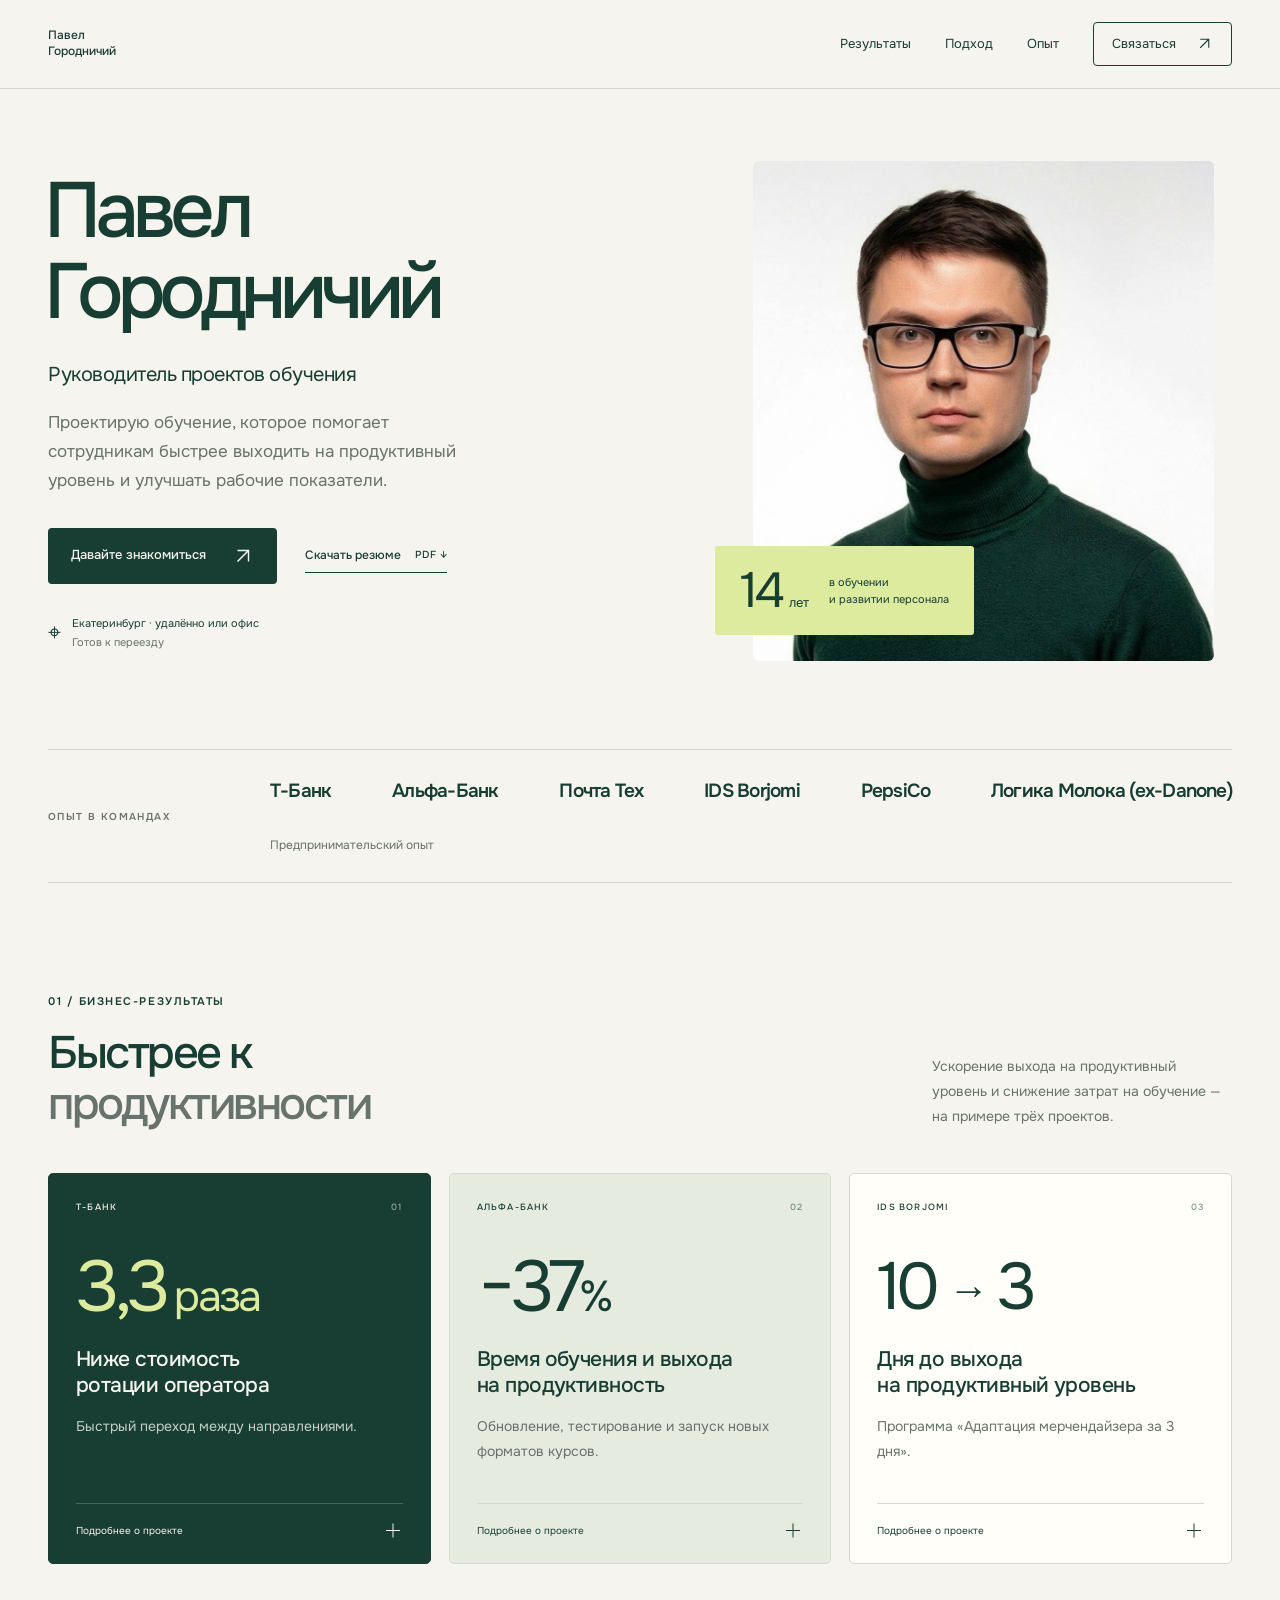
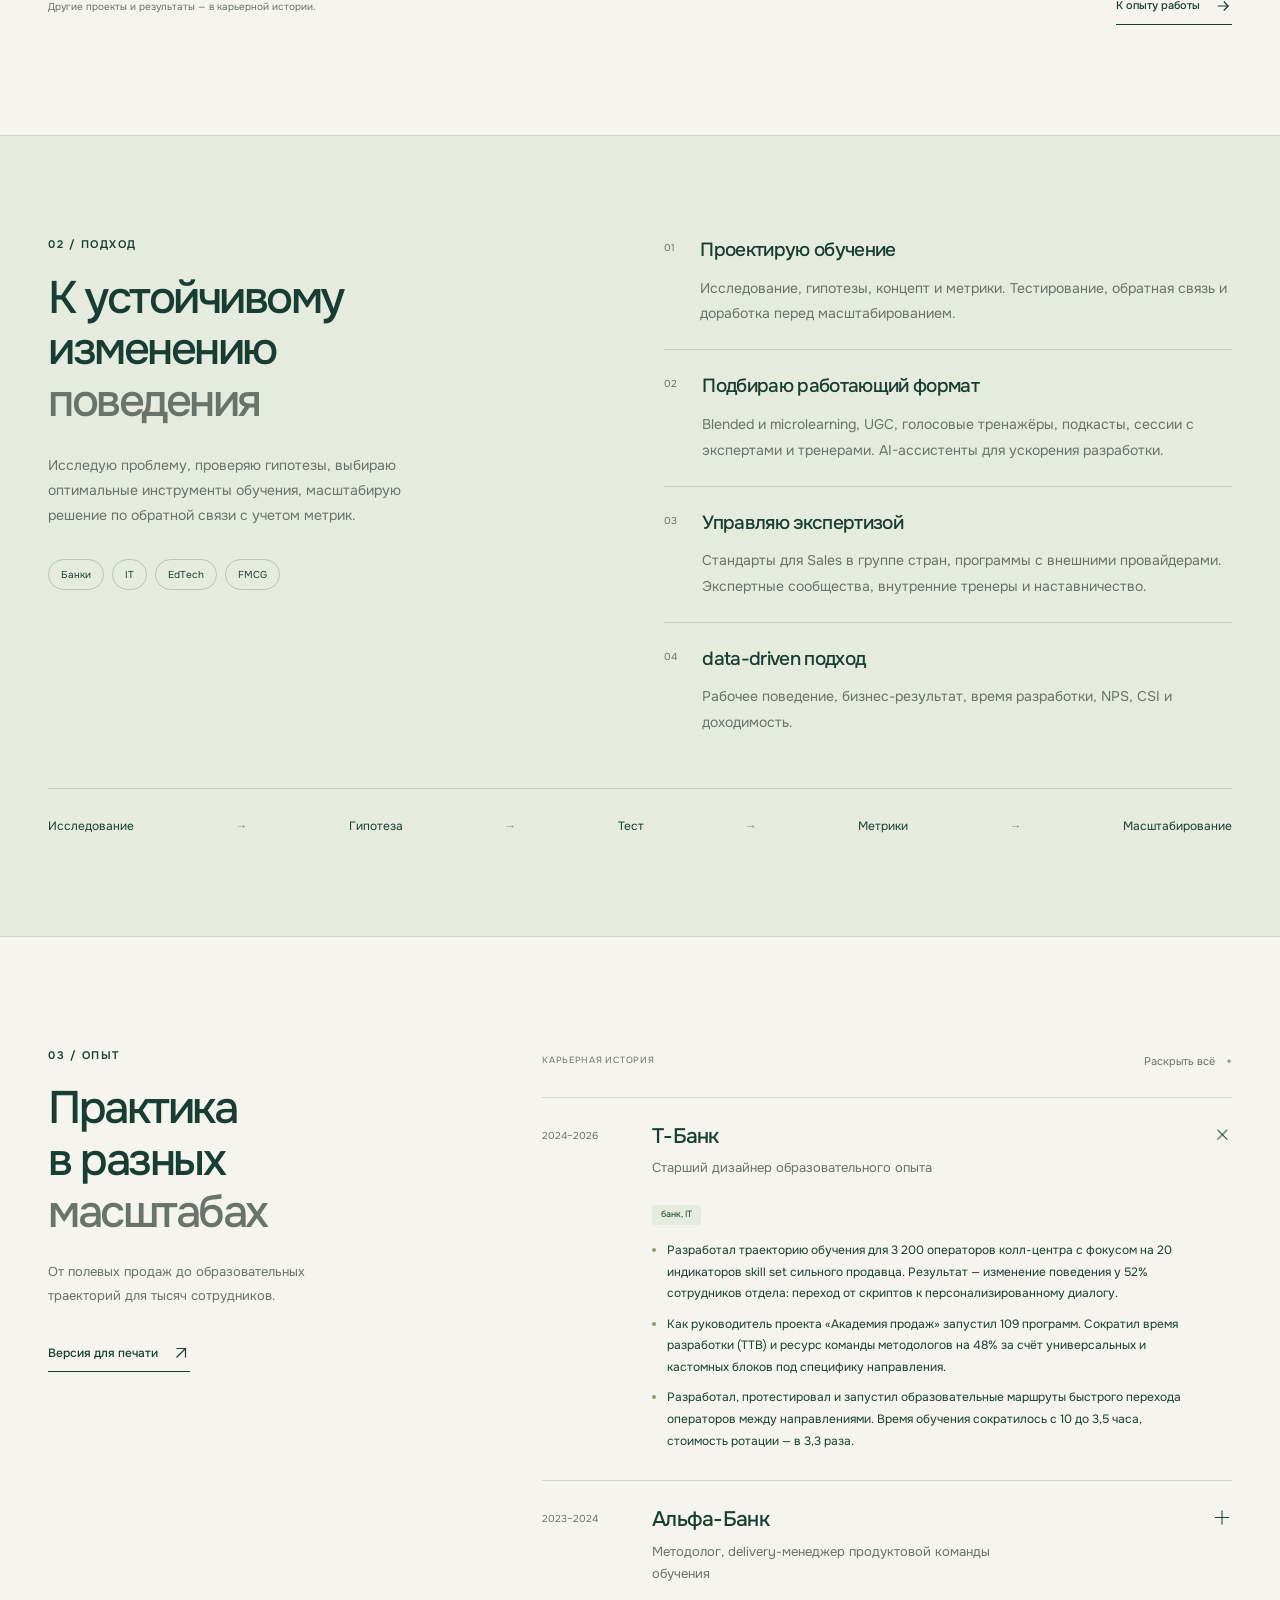
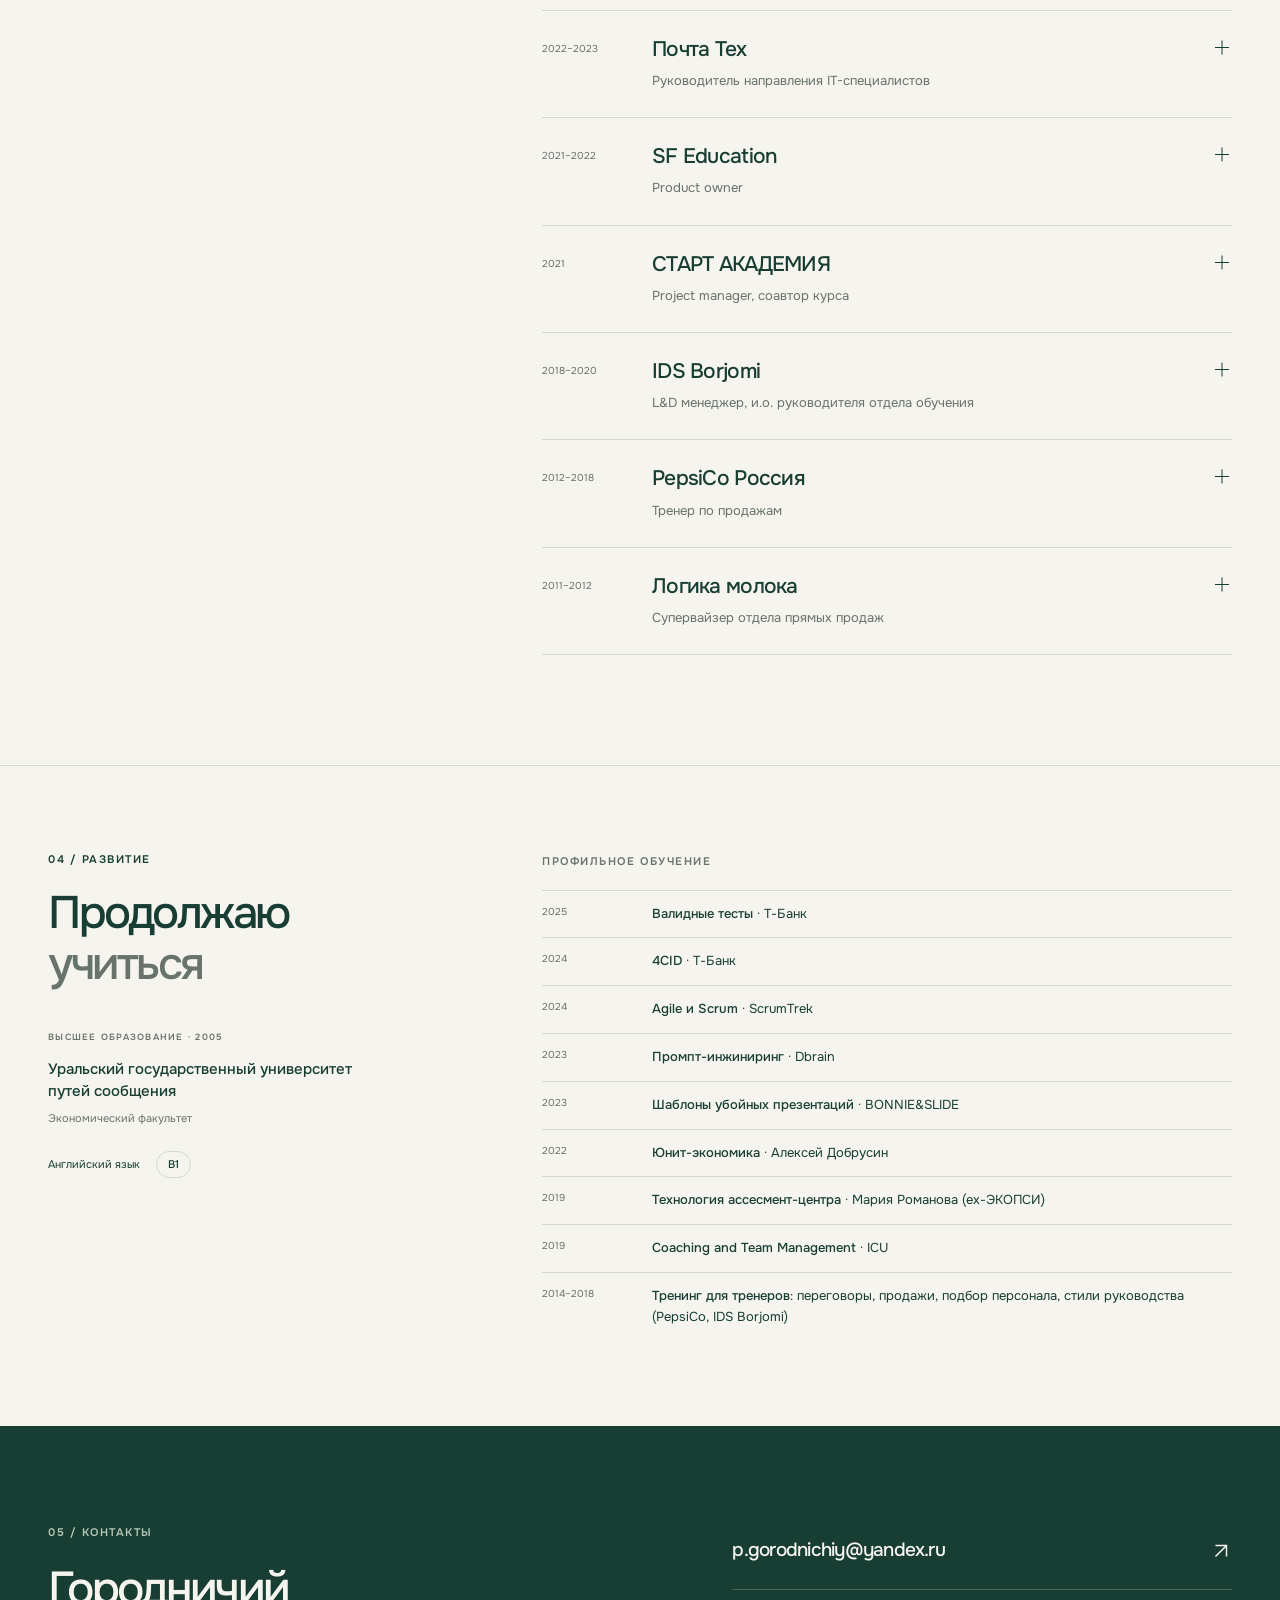
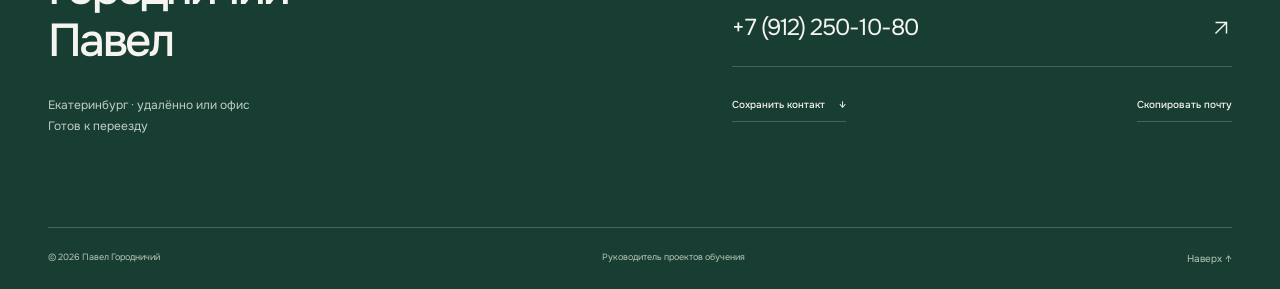
==== index.html @ d32f5f25 "Publish Pavel Gorodnichiy portfolio" ====
<!doctype html>
<html lang="ru">
<head>
  <meta charset="utf-8">
  <meta name="viewport" content="width=device-width, initial-scale=1">
  <meta name="theme-color" content="#183e34">
  <title>Павел Городничий — Руководитель проектов обучения</title>
  <meta name="description" content="14 лет в обучении и развитии персонала. Т-Банк, Альфа-Банк, Почта Тех, IDS Borjomi, PepsiCo, Логика Молока (ex-Danone). Проекты, измеримые результаты и опыт Павла Городничего.">
  <meta property="og:type" content="website">
  <meta property="og:locale" content="ru_RU">
  <meta property="og:title" content="Павел Городничий — Руководитель проектов обучения">
  <meta property="og:description" content="Обучение с измеримым результатом. 14 лет в банках, IT, EdTech и FMCG.">
  <meta property="og:image" content="https://gorodnichiy83.github.io/photo.jpg">
  <link rel="icon" type="image/svg+xml" href="favicon.svg">
  <link rel="preload" href="onest-cyrillic.woff2" as="font" type="font/woff2" crossorigin>
  <link rel="stylesheet" href="style.css?v=6a76c562a0">
  <script src="script.js" defer></script>
</head>
<body>
  <a class="skip-link" href="#main">Перейти к содержанию</a>
  <header class="site-header">
    <div class="header-inner wrap">
      <a href="#top" class="brand" aria-label="Павел Городничий — в начало"><span class="brand-caption">Павел <br>Городничий</span></a>
      <button type="button" class="menu-toggle" aria-controls="navigation" aria-expanded="false">Подробности <span class="plus" aria-hidden="true"></span></button>
      <nav class="navigation" id="navigation" aria-label="Основная навигация">
        <a href="#results">Результаты</a><a href="#approach">Подход</a><a href="#experience">Опыт</a><a href="#contact" class="nav-contact">Связаться <svg viewBox="0 0 24 24" fill="none" aria-hidden="true"><path d="M6 18 18 6M6 6h12v12"/></svg></a>
      </nav>
    </div>
    <div class="reading-progress" aria-hidden="true"></div>
  </header>

  <main id="main">
    <section class="hero wrap" id="top" aria-labelledby="name">
      <div class="hero-copy">
        <h1 id="name">Павел <br>Городничий</h1>
        <p class="hero-role">Руководитель проектов обучения</p>
        <p class="hero-description">Проектирую обучение, которое помогает сотрудникам быстрее выходить на продуктивный уровень и улучшать рабочие показатели.</p>
        <div class="hero-actions"><a href="#contact" class="button button-dark">Давайте знакомиться <svg viewBox="0 0 24 24" fill="none" aria-hidden="true"><path d="M6 18 18 6M6 6h12v12"/></svg></a><a href="pavel-gorodnichiy-resume.pdf" download="Павел_Городничий_резюме.pdf" class="text-link resume-download">Скачать резюме <span class="file-format">PDF <span aria-hidden="true">↓</span></span></a></div>
        <div class="hero-location"><span class="location-mark" aria-hidden="true">⌖</span><span>Екатеринбург · удалённо или офис <br><span class="muted">Готов к переезду</span></span></div>
      </div>
      <div class="portrait-composition">
        <div class="portrait-frame"><img src="photo.jpg" alt="Павел Городничий" width="1024" height="1024" fetchpriority="high" class="profile-photo"></div>
        <div class="portrait-note"><span class="experience-number">14<span>лет</span></span><span>в обучении <br>и развитии персонала</span></div>
      </div>
    </section>

    <div class="companies wrap">
      <p class="eyebrow">ОПЫТ В КОМАНДАХ</p>
      <ul aria-label="Компании и предпринимательский опыт Павла"><li>Т-Банк</li><li>Альфа-Банк</li><li>Почта Тех</li><li>IDS Borjomi</li><li>PepsiCo</li><li>Логика Молока (ex-Danone)</li><li class="entrepreneurial-experience">Предпринимательский опыт</li></ul>
    </div>

    <section id="results" class="section wrap" aria-labelledby="results-title">
      <div class="section-heading"><div><p class="eyebrow">01 / БИЗНЕС-РЕЗУЛЬТАТЫ</p><h2 id="results-title">Быстрее к <br><span class="soft-text">продуктивности</span></h2></div><p class="section-intro">Ускорение выхода на продуктивный уровень и снижение затрат на обучение — на примере трёх проектов.</p></div>
      <div class="case-grid">
        <details class="case case-dark">
          <summary><span class="case-top"><span>Т-БАНК</span><span>01</span></span><span class="case-number">3,3<span> раза</span></span><h3>Ниже стоимость <br>ротации оператора</h3><p>Быстрый переход между направлениями.</p><span class="case-more"><span class="when-closed">Подробнее о проекте</span><span class="when-open">Свернуть подробности</span><span class="plus" aria-hidden="true"></span></span></summary>
          <div class="case-body"><p><strong>Моя роль</strong> <br>Лидер проекта «Академия продаж» (в команде 12 методологов).</p><p><strong>Решение</strong> <br>Разработал, протестировал и запустил образовательные маршруты перехода операторов между направлениями.</p><div class="case-fact case-fact-time"><strong>10 → 3,5</strong><span>часа обучения при переходе</span></div><p>Стоимость ротации сократилась в 3,3 раза.</p></div>
        </details>
        <details class="case case-sage">
          <summary><span class="case-top"><span>АЛЬФА-БАНК</span><span>02</span></span><span class="case-number">−37<span>%</span></span><h3>Время обучения и выхода <br>на продуктивность</h3><p>Обновление, тестирование и запуск новых форматов курсов.</p><span class="case-more"><span class="when-closed">Подробнее о проекте</span><span class="when-open">Свернуть подробности</span><span class="plus" aria-hidden="true"></span></span></summary>
          <div class="case-body"><p><strong>Моя роль</strong> <br>Лидер проекта «Новые форматы курсов».</p><p><strong>Решение</strong> <br>Промо обучения, лонгриды с UGC + памятки по ключевым блокам.</p><p>Время на обучение и выход на продуктивность сократилось на 37%.</p></div>
        </details>
        <details class="case case-paper">
          <summary><span class="case-top"><span>IDS BORJOMI</span><span>03</span></span><span class="case-number case-number-flow" role="img" aria-label="С 10 до 3 дней"><span aria-hidden="true">10 <span class="number-arrow" aria-hidden="true">→</span> 3</span></span><h3>Дня до выхода <br>на продуктивный уровень</h3><p>Программа «Адаптация мерчендайзера за 3 дня».</p><span class="case-more"><span class="when-closed">Подробнее о проекте</span><span class="when-open">Свернуть подробности</span><span class="plus" aria-hidden="true"></span></span></summary>
          <div class="case-body"><p><strong>Моя роль</strong> <br>Лидер проекта «Адаптация мерчендайзера за 3 дня».</p><p><strong>Решение</strong> <br>Блок обучения по шагам визита внутри CRM + визуализация результатов адаптации в борде руководителя.</p><p>Результат — выход на продуктивный уровень за 3 рабочих дня.</p><div class="time-comparison" aria-label="До: 10 дней. После: 3 дня."><div><span>До</span><i class="time-before"></i><b>10 дней</b></div><div><span>После</span><i class="time-after"></i><b>3 дня</b></div></div></div>
        </details>
      </div>
      <div class="result-footnote"><span>Другие проекты и результаты — в карьерной истории.</span><a href="#experience" class="text-link">К опыту работы <svg viewBox="0 0 24 24" fill="none" aria-hidden="true"><path d="M5 12h14M13 6l6 6-6 6"/></svg></a></div>
    </section>

    <section id="approach" class="approach-section" aria-labelledby="approach-title">
      <div class="wrap approach-grid">
        <div class="approach-intro"><p class="eyebrow">02 / ПОДХОД</p><h2 id="approach-title">К устойчивому <br>изменению <br><span class="soft-text">поведения</span></h2><p>Исследую проблему, проверяю гипотезы, выбираю оптимальные инструменты обучения, масштабирую решение по обратной связи с учетом метрик.</p><div class="industry-tags" aria-label="Отрасли"><span>Банки</span><span>IT</span><span>EdTech</span><span>FMCG</span></div></div>
        <div class="expertise-list">
          <article><span class="expertise-no">01</span><div><h3>Проектирую обучение</h3><p>Исследование, гипотезы, концепт и метрики. Тестирование, обратная связь и доработка перед масштабированием.</p></div></article>
          <article><span class="expertise-no">02</span><div><h3>Подбираю работающий формат</h3><p>Blended и microlearning, UGC, голосовые тренажёры, подкасты, сессии с экспертами и тренерами. AI-ассистенты для ускорения разработки.</p></div></article>
          <article><span class="expertise-no">03</span><div><h3>Управляю экспертизой</h3><p>Стандарты для Sales в группе стран, программы с внешними провайдерами. Экспертные сообщества, внутренние тренеры и наставничество.</p></div></article>
          <article><span class="expertise-no">04</span><div><h3>data-driven подход</h3><p>Рабочее поведение, бизнес-результат, время разработки, NPS, CSI и доходимость.</p></div></article>
        </div>
      </div>
      <div class="wrap method-line" aria-label="Этапы работы"><span>Исследование</span><span aria-hidden="true">→</span><span>Гипотеза</span><span aria-hidden="true">→</span><span>Тест</span><span aria-hidden="true">→</span><span>Метрики</span><span aria-hidden="true">→</span><span>Масштабирование</span></div>
    </section>

    <section id="experience" class="section wrap career-section" aria-labelledby="career-title">
      <div class="career-sidebar"><p class="eyebrow">03 / ОПЫТ</p><h2 id="career-title">Практика <br>в разных <br><span class="soft-text">масштабах</span></h2><p>От полевых продаж до образовательных траекторий для тысяч сотрудников.</p><a class="text-link print-button" href="resume.html" target="_blank" rel="noopener">Версия для печати <svg viewBox="0 0 24 24" fill="none" aria-hidden="true"><path d="M6 18 18 6M6 6h12v12"/></svg></a></div>
      <div class="career-list"><div class="career-tools"><span>КАРЬЕРНАЯ ИСТОРИЯ</span><button id="expand-career" type="button" aria-expanded="false">Раскрыть всё <span aria-hidden="true">+</span></button></div><details class="career-item" id="career-0" open>
      <summary><span class="career-date">2024–2026</span><span class="career-heading"><span class="company">Т-Банк</span><span class="career-role">Старший дизайнер образовательного опыта</span></span><span class="plus" aria-hidden="true"></span></summary>
      <div class="career-content"><span class="sector">банк, IT</span><ul><li>Разработал траекторию обучения для 3 200 операторов колл-центра с фокусом на 20 индикаторов skill set сильного продавца. Результат — изменение поведения у 52% сотрудников отдела: переход от скриптов к персонализированному диалогу.</li>
<li>Как руководитель проекта «Академия продаж» запустил 109 программ. Сократил время разработки (TTB) и ресурс команды методологов на 48% за счёт универсальных и кастомных блоков под специфику направления.</li>
<li>Разработал, протестировал и запустил образовательные маршруты быстрого перехода операторов между направлениями. Время обучения сократилось с 10 до 3,5 часа, стоимость ротации — в 3,3 раза.</li></ul></div>
    </details>
<details class="career-item" id="career-1" >
      <summary><span class="career-date">2023–2024</span><span class="career-heading"><span class="company">Альфа-Банк</span><span class="career-role">Методолог, delivery-менеджер продуктовой команды обучения</span></span><span class="plus" aria-hidden="true"></span></summary>
      <div class="career-content"><span class="sector">банк</span><ul><li>Разработал и внедрил процесс создания и обновления электронных курсов: сбор атрибутов, MVP, обратная связь тестовой группы, доработка и масштабирование. Результат — создание курса высокой сложности за 2 недели и сокращение ресурса методиста на разработку.</li>
<li>Лидировал проект «Новые форматы курсов»: обновление, тестирование и запуск кастомизированных курсов в форматах лонгрид, UGC и подкаст. Результат — сокращение времени на обучение и выход на продуктивность на 37%, увеличение VOE (Voice of Employee) на 10%.</li>
<li>Создал программу «Наставничество»: 4 лонгрида с тестами, воркшоп с бизнес-кейсами и база знаний с памятками и чек-листами. Результат — персонализированное погружение в роль наставника за 240 минут.</li>
<li>Как delivery-менеджер разработал и запустил 23 траектории развития для сотрудников и линейных руководителей бизнес-линии из 5 500 человек. Периоды 0–3, 4–6 и 7–12 месяцев включают ключевые активности и рабочие задачи.</li></ul></div>
    </details>
<details class="career-item" id="career-2" >
      <summary><span class="career-date">2022–2023</span><span class="career-heading"><span class="company">Почта Тех</span><span class="career-role">Руководитель направления IT-специалистов</span></span><span class="plus" aria-hidden="true"></span></summary>
      <div class="career-content"><span class="sector">IT-разработка</span><ul><li>5 программ с внешними провайдерами по hard skills: CSI 8,5, COR 91%, NPS 56%, 17% горизонтальных и вертикальных перемещений.</li>
                    <li>Экспертные сообщества на 547 сотрудников, 11 внутренних экспертов.</li>
                    <li>Адаптационный трек для 7 ключевых ролей.</li></ul></div>
    </details>
<details class="career-item" id="career-3" >
      <summary><span class="career-date">2021–2022</span><span class="career-heading"><span class="company">SF Education</span><span class="career-role">Product owner</span></span><span class="plus" aria-hidden="true"></span></summary>
      <div class="career-content"><span class="sector">EdTech</span><ul><li>Перезапуск 12 программ для IT-разработчиков и бизнес-аналитиков.</li>
                    <li>Новый формат поддержки: расходы на преподавателей −34%.</li>
                    <li>Сокращение переносов занятий с 20% до 0%.</li></ul></div>
    </details>
<details class="career-item" id="career-4" >
      <summary><span class="career-date">2021</span><span class="career-heading"><span class="company">СТАРТ АКАДЕМИЯ</span><span class="career-role">Project manager, соавтор курса</span></span><span class="plus" aria-hidden="true"></span></summary>
      <div class="career-content"><span class="sector">онлайн-образование</span><ul><li>Курс «Менеджер по обучению»: blended, microlearning, доходимость 70%, NPS 85%.</li>
                    <li>Воронки продаж, продающие вебинары, CustDev, УТП.</li></ul></div>
    </details>
<details class="career-item" id="career-5" >
      <summary><span class="career-date">2018–2020</span><span class="career-heading"><span class="company">IDS Borjomi</span><span class="career-role">L&amp;D менеджер, и.о. руководителя отдела обучения</span></span><span class="plus" aria-hidden="true"></span></summary>
      <div class="career-content"><span class="sector">FMCG, напитки</span><ul><li>Запуск Рабочих Методов для Sales отдела = непрерывная диагностика навыков и автоматизация процесса обучения.</li>
                    <li>«Адаптация мерчендайзера за 3 дня»: сокращение выхода на продуктивный уровень с 10 до 3 дней.</li>
                    <li>«Электронный кошелёк»: доля полки +4%, ФОТ −3% (600 человек).</li>
                    <li>Запуск СДО iSpring на территории Урала и Сибири.</li>
                    <li>Программы «Переговоры», «Презентация», запуск обучающих роликов для стран СНГ.</li></ul></div>
    </details>
<details class="career-item" id="career-6" >
      <summary><span class="career-date">2012–2018</span><span class="career-heading"><span class="company">PepsiCo Россия</span><span class="career-role">Тренер по продажам</span></span><span class="plus" aria-hidden="true"></span></summary>
      <div class="career-content"><span class="sector">FMCG</span><ul><li>Обучение и аттестация 123 сотрудников на статусы «Мастер» и «Стандарт».</li>
                    <li>Зона: Екатеринбург, Свердловская область, Курган, Тюмень.</li></ul></div>
    </details>
<details class="career-item" id="career-7" >
      <summary><span class="career-date">2011–2012</span><span class="career-heading"><span class="company">Логика молока</span><span class="career-role">Супервайзер отдела прямых продаж</span></span><span class="plus" aria-hidden="true"></span></summary>
      <div class="career-content"><span class="sector">FMCG, молочная продукция</span><ul><li>Команда 18 человек; текучесть снижена с 40% до 5%.</li>
                    <li>Выполнение KPI в среднем 101%, диплом «Лидер продаж 2011».</li></ul></div>
    </details></div>
    </section>

    <section id="education" class="education-section" aria-labelledby="education-title">
      <div class="wrap education-grid"><div><p class="eyebrow">04 / РАЗВИТИЕ</p><h2 id="education-title">Продолжаю <br><span class="soft-text">учиться</span></h2><div class="degree"><span class="eyebrow">ВЫСШЕЕ ОБРАЗОВАНИЕ · 2005</span><h3>Уральский государственный университет путей сообщения</h3><p>Экономический факультет</p></div><p class="language">Английский язык <strong>B1</strong></p></div>
        <div class="training-block"><p class="eyebrow">ПРОФИЛЬНОЕ ОБУЧЕНИЕ</p><ul class="training-list"><li><span>2025</span><div><strong>Валидные тесты</strong> · Т-Банк</div></li>
<li><span>2024</span><div><strong>4CID</strong> · Т-Банк</div></li>
<li><span>2024</span><div><strong>Agile и Scrum</strong> · ScrumTrek</div></li>
<li><span>2023</span><div><strong>Промпт-инжиниринг</strong> · Dbrain</div></li>
<li><span>2023</span><div><strong>Шаблоны убойных презентаций</strong> · BONNIE&SLIDE</div></li>
<li><span>2022</span><div><strong>Юнит-экономика</strong> · Алексей Добрусин</div></li>
<li><span>2019</span><div><strong>Технология ассесмент-центра</strong> · Мария Романова (ex-ЭКОПСИ)</div></li>
<li><span>2019</span><div><strong>Coaching and Team Management</strong> · ICU</div></li>
<li><span>2014–2018</span><div><strong>Тренинг для тренеров</strong>: переговоры, продажи, подбор персонала, стили руководства (PepsiCo, IDS Borjomi)</div></li></ul></div></div>
    </section>

    <section id="contact" class="contact-section" aria-labelledby="contact-title">
      <div class="wrap contact-grid"><div><p class="eyebrow">05 / КОНТАКТЫ</p><h2 id="contact-title">Городничий <br><span>Павел</span></h2><p>Екатеринбург · удалённо или офис <br>Готов к переезду</p></div><div class="contact-actions"><a class="contact-email" href="mailto:p.gorodnichiy@yandex.ru"><strong>p.gorodnichiy@yandex.ru</strong><svg viewBox="0 0 24 24" fill="none" aria-hidden="true"><path d="M6 18 18 6M6 6h12v12"/></svg></a><a class="contact-phone" href="tel:+79122501080">+7 (912) 250-10-80 <svg viewBox="0 0 24 24" fill="none" aria-hidden="true"><path d="M6 18 18 6M6 6h12v12"/></svg></a><div class="contact-secondary"><a href="pavel-gorodnichiy.vcf" download class="text-link">Сохранить контакт <span aria-hidden="true">↓</span></a><button type="button" id="copy-email" class="text-link">Скопировать почту</button></div><span class="copy-feedback" role="status" aria-live="polite"></span></div></div>
      <footer class="wrap footer"><span>© 2026 Павел Городничий</span><span>Руководитель проектов обучения</span><a href="#top" aria-label="В начало страницы">Наверх ↑</a></footer>
    </section>
  </main>
  <nav class="mobile-actions" aria-label="Быстрые действия">
    <a href="#contact" class="mobile-contact">Связаться <svg viewBox="0 0 24 24" fill="none" aria-hidden="true"><path d="M6 18 18 6M6 6h12v12"/></svg></a>
    <a href="pavel-gorodnichiy-resume.pdf" download="Павел_Городничий_резюме.pdf" aria-label="Скачать резюме Павла в формате PDF">Резюме <span class="file-format">PDF <span aria-hidden="true">↓</span></span></a>
  </nav>
</body>
</html>
---- style.css ----
@font-face{font-family:Onest;font-style:normal;font-weight:100 900;font-display:swap;src:url('onest-cyrillic.woff2') format('woff2');unicode-range:U+0301,U+0400-045F,U+0490-0491,U+04B0-04B1,U+2116}
@font-face{font-family:Onest;font-style:normal;font-weight:100 900;font-display:swap;src:url('onest-latin.woff2') format('woff2');unicode-range:U+0000-00FF,U+0131,U+0152-0153,U+02BB-02BC,U+02C6,U+02DA,U+02DC,U+0304,U+0308,U+0329,U+2000-206F,U+20AC,U+2122,U+2191,U+2193,U+2212,U+2215,U+FEFF,U+FFFD}
:root{--paper:#f5f4ee;--white:#fffef9;--ink:#183e34;--muted:#68736b;--line:#d4d9cd;--sage:#e6ebdf;--lime:#dceb9e;--dark-line:#456357;--max:1200px}
*{box-sizing:border-box}html{scroll-behavior:smooth;scroll-padding-top:108px}body{margin:0;background:var(--paper);color:var(--ink);font-family:Onest,Arial,sans-serif;font-size:16px;line-height:1.55;-webkit-font-smoothing:antialiased}a{color:inherit;text-decoration:none}button{font:inherit;color:inherit;cursor:pointer}button,a,summary{-webkit-tap-highlight-color:transparent}button{background:none;border:0}button:disabled{cursor:default}img{max-width:100%;display:block}h1,h2,h3,p{margin:0}h1,h2,h3{font-weight:500}ul{margin:0;padding:0;list-style:none}svg{width:22px;height:22px;stroke:currentColor;stroke-width:1.55;flex-shrink:0}a:focus-visible,button:focus-visible,summary:focus-visible{outline:3px solid #a37a30;outline-offset:6px}::selection{background:var(--lime);color:var(--ink)}.wrap{width:min(var(--max),calc(100% - 96px));margin-inline:auto}.section{padding-block:110px}.eyebrow{font-size:11px;font-weight:600;letter-spacing:.14em;line-height:1.5}.muted,.soft-text{color:var(--muted)}.sr-only{position:absolute;width:1px;height:1px;padding:0;margin:-1px;overflow:hidden;clip:rect(0,0,0,0);white-space:nowrap;border:0}.skip-link{position:fixed;top:12px;left:16px;padding:12px 18px;background:var(--white);z-index:100;transform:translateY(-180%)}.skip-link:focus{transform:translateY(0)}
.site-header{position:sticky;top:0;z-index:20;background:rgba(245,244,238,.96);backdrop-filter:blur(14px);border-bottom:1px solid var(--line)}.header-inner{height:88px;display:flex;align-items:center;justify-content:space-between;gap:24px}.brand{display:flex;align-items:center;gap:14px}.monogram{font-size:30px;letter-spacing:-.09em;font-weight:700;line-height:1}.monogram>span{color:#748444}.brand-caption{font-size:11px;line-height:1.3;font-weight:500;border-left:1px solid var(--line);padding-left:14px}.navigation{display:flex;align-items:center;gap:34px;font-size:13px}.navigation>a{position:relative}.navigation>a:not(.nav-contact):after{content:'';position:absolute;left:0;right:0;bottom:-7px;height:1px;background:currentColor;transform:scaleX(0);transform-origin:left;transition:transform .2s}.navigation>a:hover:after,.navigation>a[aria-current]:after{transform:scaleX(1)}.nav-contact{display:flex;gap:20px;align-items:center;padding:11px 18px;border:1px solid var(--ink);border-radius:4px}.nav-contact:hover{background:var(--ink);color:var(--paper)}.nav-contact svg{width:17px;height:17px}.menu-toggle{display:none}.reading-progress{height:2px;width:100%;position:absolute;bottom:-1px;background:#82994c;transform:scaleX(0);transform-origin:left;pointer-events:none}
.hero{display:grid;grid-template-columns:1.32fr 1fr;gap:72px;align-items:center;padding-block:72px 88px}.hero-copy{position:relative}.hero .eyebrow{display:flex;align-items:center;gap:12px;margin-bottom:25px}.small-line{display:inline-block;width:30px;height:1px;background:currentColor}.hero h1{font-size:clamp(56px,6.1vw,83px);line-height:1.04;font-weight:500;letter-spacing:-.075em;margin-left:-4px}.name-dot{color:#879752}.hero-role{font-size:20px;margin-top:26px;letter-spacing:-.025em}.hero-description{font-size:17px;max-width:430px;color:var(--muted);margin-top:19px;line-height:1.7}.hero-actions{display:flex;gap:28px;align-items:center;margin-top:32px;flex-wrap:wrap}.button{display:inline-flex;align-items:center;justify-content:space-between;gap:26px;border:1px solid transparent;border-radius:4px;padding:16px 22px;font-size:13px;font-weight:500;min-height:54px;transition:background .2s,color .2s,transform .2s}.button-dark{background:var(--ink);color:var(--paper)}.button-dark:hover{background:#2d5646;transform:translateY(-2px)}.text-link{display:inline-flex;align-items:center;justify-content:space-between;gap:14px;font-size:12px;font-weight:500;padding:9px 0;border-bottom:1px solid currentColor;line-height:1.4}.text-link svg{width:18px;height:18px}.text-link:hover{color:#6a7e3d}.hero-location{font-size:11px;display:flex;align-items:center;gap:11px;margin-top:30px;line-height:1.65}.location-mark{font-size:23px}.portrait-composition{position:relative;margin-right:18px;align-self:stretch;min-height:500px}.portrait-frame{height:100%;min-height:500px;max-height:580px;overflow:hidden;border-radius:6px;background:#e9ece5}.profile-photo{height:100%;width:100%;object-fit:cover;object-position:50% 38%}.portrait-note{position:absolute;left:-38px;bottom:26px;background:var(--lime);padding:20px 25px;display:flex;align-items:center;gap:20px;border-radius:3px;font-size:11px;line-height:1.5}.experience-number{font-size:49px;letter-spacing:-.07em;line-height:1;display:flex;align-items:baseline;gap:7px}.experience-number>span{font-size:13px;letter-spacing:0}.portrait-caption{position:absolute;right:-28px;top:0;writing-mode:vertical-rl;font-size:8px;letter-spacing:.2em;line-height:1.3}.companies{display:grid;grid-template-columns:190px 1fr;align-items:center;gap:32px;border-block:1px solid var(--line);padding-block:27px}.companies>.eyebrow{color:var(--muted);font-size:10px}.companies ul{display:flex;justify-content:space-between;align-items:center;gap:30px;flex-wrap:wrap}.companies li{font-size:19px;letter-spacing:-.04em;font-weight:600;white-space:nowrap}
h2{font-size:clamp(33px,3.55vw,48px);line-height:1.14;letter-spacing:-.055em}.section-heading{display:flex;justify-content:space-between;align-items:flex-end;gap:60px;margin-bottom:42px}.section-heading h2{margin-top:18px}.section-intro{max-width:300px;font-size:14px;color:var(--muted);line-height:1.8;padding-bottom:2px}.case-grid{display:grid;grid-template-columns:repeat(3,minmax(0,1fr));align-items:start;gap:18px}.case{border-radius:5px;overflow:hidden;border:1px solid var(--line)}.case-dark{background:var(--ink);color:var(--paper);border-color:var(--ink)}.case-sage{background:var(--sage)}.case-paper{background:var(--white)}summary{cursor:pointer;list-style:none}summary::-webkit-details-marker{display:none}.case summary{padding:27px 27px 22px;position:relative}.case-top{display:flex;justify-content:space-between;gap:20px;font-size:9px;font-weight:500;letter-spacing:.13em}.case-top>span:last-child{opacity:.55}.case-number{font-size:72px;font-weight:400;letter-spacing:-.075em;line-height:80px;height:80px;display:block;margin:32px 0 19px;white-space:nowrap}.case-dark .case-number{color:var(--lime)}.case-number>span:not(.sr-only){font-size:43px;letter-spacing:-.06em}.case-number-flow{font-size:66px}.case-number>.number-arrow{font-size:43px;display:inline-block;vertical-align:8px;letter-spacing:-.13em}.case h3{font-size:21px;line-height:1.25;letter-spacing:-.025em;min-height:53px}.case summary>p{font-size:14px;line-height:1.75;color:var(--muted);margin-top:15px;min-height:63px}.case-dark summary>p{color:#c2cec4}.case-more{display:flex;align-items:center;justify-content:space-between;font-size:10px;margin-top:26px;border-top:1px solid var(--line);padding-top:17px}.case-dark .case-more{border-color:var(--dark-line)}.plus{position:relative;width:20px;height:20px;display:inline-block;flex-shrink:0;transition:transform .25s}.plus:before,.plus:after{content:'';position:absolute;inset:9px 3px auto;height:1px;background:currentColor}.plus:after{transform:rotate(90deg)}details[open]>summary .plus,.menu-toggle[aria-expanded=true] .plus{transform:rotate(45deg)}.when-open,details[open] .when-closed{display:none}details[open] .when-open{display:inline}.case summary:hover .case-more{color:#586c32}.case-dark summary:hover .case-more{color:var(--lime)}.case-body{border-top:1px solid var(--line);padding:22px 27px 28px;font-size:14px;line-height:1.8}.case-dark .case-body{border-color:var(--dark-line);color:#d2dcd3}.case-fact{display:flex;align-items:center;gap:18px;margin-block:22px}.case-fact strong{font-size:38px;line-height:1;letter-spacing:-.05em;font-weight:500}.case-fact span{font-size:11px;max-width:135px;line-height:1.5}.time-comparison{margin-top:24px}.time-comparison>div{display:grid;grid-template-columns:40px 1fr 48px;gap:8px;align-items:center;font-size:10px;margin-block:12px}.time-comparison i{height:7px;border-radius:2px;background:var(--line)}.time-comparison .time-after{width:30%;background:var(--ink)}.time-comparison b{font-weight:500;text-align:right}.result-footnote{display:flex;justify-content:space-between;align-items:center;gap:28px;margin-top:24px;font-size:10px;color:var(--muted)}.result-footnote .text-link{font-size:11px;color:var(--ink)}
.approach-section{padding-block:100px;background:var(--sage);border-block:1px solid var(--line)}.approach-grid{display:grid;grid-template-columns:1fr 1.1fr;gap:100px}.approach-intro h2{margin-top:20px}.approach-intro>p:not(.eyebrow){font-size:14px;color:var(--muted);line-height:1.8;max-width:370px;margin-top:25px}.industry-tags{display:flex;flex-wrap:wrap;gap:8px;margin-top:30px}.industry-tags span{font-size:10px;padding:7px 12px;border:1px solid #b9c3b6;border-radius:30px}.expertise-list article{display:flex;align-items:flex-start;gap:25px;border-top:1px solid #c3cebf;padding-block:22px}.expertise-list article:first-child{padding-top:0;border-top:0}.expertise-list article:last-child{padding-bottom:0}.expertise-no{font-size:10px;line-height:2.3;color:var(--muted)}.expertise-list h3{font-size:19px;letter-spacing:-.035em}.expertise-list p{font-size:14px;color:var(--muted);line-height:1.85;margin-top:10px}.method-line{display:flex;align-items:center;justify-content:space-between;gap:15px;border-top:1px solid #c3cebf;margin-top:52px;padding-top:28px;font-size:12px}.method-line>span:nth-child(even){color:#7f9079}
.career-section{display:grid;grid-template-columns:.8fr 1.4fr;gap:100px;align-items:start}.career-sidebar{position:sticky;top:133px}.career-sidebar h2{margin-top:20px}.career-sidebar>p:not(.eyebrow){font-size:13px;line-height:1.8;color:var(--muted);max-width:260px;margin-top:22px}.career-sidebar>.text-link{margin-top:28px}.career-tools{display:flex;justify-content:space-between;align-items:center;gap:24px;margin-bottom:21px;font-size:9px;letter-spacing:.08em;color:var(--muted)}.career-tools button{font-size:11px;letter-spacing:0;padding:6px 0}.career-tools button>span{margin-left:8px}.career-item{border-top:1px solid var(--line)}.career-item:last-child{border-bottom:1px solid var(--line)}.career-item>summary{display:grid;grid-template-columns:88px 1fr 20px;gap:22px;align-items:start;padding-block:25px}.career-date{font-size:10px;line-height:2.5;color:var(--muted);white-space:nowrap}.career-heading{display:flex;flex-direction:column;gap:7px}.company{font-size:21px;font-weight:500;line-height:1.3;letter-spacing:-.035em}.career-role{font-size:13px;line-height:1.7;max-width:340px;color:var(--muted)}.career-item summary .plus{margin-top:2px}.career-item summary:hover .company{color:#536936}.career-content{padding:0 42px 28px 110px;font-size:12px}.career-content .sector{display:inline-block;padding:3px 9px;background:var(--sage);font-size:9px;border-radius:3px;margin-bottom:15px}.career-content ul{padding-left:15px;list-style:disc}.career-content li{margin-bottom:9px;line-height:1.8}.career-content li:last-child{margin-bottom:0}.career-content li::marker{color:#8a9b6d}
.education-section{padding-block:85px;border-top:1px solid var(--line)}.education-grid{display:grid;grid-template-columns:.8fr 1.4fr;gap:100px}.education-grid h2{margin-top:20px}.degree{margin-top:32px}.degree .eyebrow{font-size:9px;color:var(--muted)}.degree h3{font-size:15px;line-height:1.5;max-width:320px;margin-top:10px}.degree p{font-size:11px;color:var(--muted);margin-top:7px}.language{display:flex;align-items:center;gap:16px;font-size:11px;margin-top:24px}.language strong{font-size:11px;border:1px solid var(--line);border-radius:30px;padding:4px 11px;font-weight:500}.training-block>.eyebrow{padding-top:2px;color:var(--muted)}.training-list{margin-top:20px}.training-list li{display:grid;grid-template-columns:88px 1fr;gap:22px;border-top:1px solid var(--line);padding-block:13px;font-size:13px;line-height:1.6}.training-list li>span{font-size:10px;color:var(--muted)}.training-list li strong{font-weight:500}
.contact-section{background:var(--ink);color:var(--paper);padding-top:85px}.contact-grid{display:grid;grid-template-columns:1.2fr 1fr;gap:85px;align-items:center}.contact-grid .eyebrow{color:#b7c6b7}.contact-grid h2{margin-top:22px;font-size:46px}.contact-grid h2>span{color:inherit}.contact-grid p:not(.eyebrow){font-size:12px;color:#c0cec3;margin-top:27px;line-height:1.8}.contact-actions{padding-top:25px;min-width:0}.contact-email{position:relative;border-bottom:1px solid var(--dark-line);padding-bottom:24px;display:flex;flex-direction:column;gap:9px;padding-right:25px}.contact-email>span{font-size:11px;color:#c0cec3}.contact-email>strong{font-size:19px;letter-spacing:-.04em;font-weight:500;overflow-wrap:anywhere}.contact-email>svg{position:absolute;right:0;bottom:27px}.contact-phone{display:flex;justify-content:space-between;align-items:center;font-size:23px;letter-spacing:-.04em;border-bottom:1px solid var(--dark-line);padding-block:20px}.contact-secondary{display:flex;flex-wrap:wrap;justify-content:space-between;gap:15px;margin-top:22px}.contact-secondary .text-link{font-size:10px;border-bottom-color:var(--dark-line)}.contact-actions a:hover,.contact-actions button:hover{color:var(--lime)}.copy-feedback{font-size:10px;color:var(--lime);display:block;min-height:22px;margin-top:8px}.footer{border-top:1px solid var(--dark-line);padding-block:23px;margin-top:75px;display:flex;justify-content:space-between;align-items:center;gap:22px;font-size:9px;color:#b7c6b7}.footer a{font-size:10px}
@media(min-width:1500px){.hero{gap:110px}.hero h1{font-size:88px}.portrait-composition{min-height:550px}}
@media(max-width:1100px){.wrap{width:calc(100% - 64px)}.hero{gap:45px;grid-template-columns:1.25fr 1fr;padding-block:60px 70px}.hero h1{font-size:65px}.portrait-composition,.portrait-frame{min-height:460px}.hero-role{font-size:17px}.hero-description{font-size:15px}.hero-actions{gap:20px}.button{padding-inline:17px;font-size:12px}.hero-actions .text-link{font-size:11px}.portrait-note{left:-20px;padding:16px 20px}.companies{grid-template-columns:150px 1fr;gap:20px}.companies li{font-size:16px}.companies ul{gap:20px}.section{padding-block:80px}.case summary{padding:23px 22px 20px}.case-number{font-size:61px}.case-number-flow{font-size:54px}.case-number>.number-arrow{font-size:33px;vertical-align:5px}.case h3{font-size:18px}.case summary>p{min-height:84px}.case-body{padding-inline:22px}.approach-grid,.career-section,.education-grid{gap:60px}.contact-grid{gap:55px}.contact-grid h2{font-size:39px}.contact-email>strong{font-size:16px}.career-item>summary{grid-template-columns:78px 1fr 20px;gap:15px}.career-content{padding-left:93px}.training-list li{grid-template-columns:78px 1fr;gap:15px}}
@media(max-width:820px){.wrap{width:calc(100% - 48px)}.header-inner{height:74px}.navigation{gap:22px;font-size:12px}.brand-caption{display:none}.hero{grid-template-columns:1.2fr 1fr;gap:30px;align-items:start}.hero h1{font-size:52px}.hero .eyebrow{font-size:10px}.hero-role{font-size:15px}.hero-description{font-size:13px}.hero-actions{align-items:flex-start;flex-direction:column;gap:12px}.portrait-composition,.portrait-frame{min-height:420px}.portrait-note{left:-14px;gap:12px;padding:15px;font-size:9px}.experience-number{font-size:38px}.experience-number>span{font-size:11px}.portrait-composition{margin-right:12px}.portrait-caption{right:-21px}.hero-location{font-size:10px;margin-top:20px}.companies{grid-template-columns:1fr;gap:15px}.companies ul{justify-content:space-between}.companies li{font-size:15px}.section-heading{gap:35px}.section-intro{max-width:235px;font-size:12px}h2{font-size:34px}.case-grid{gap:12px}.case summary{padding:20px 16px 17px}.case-number{font-size:50px;margin-top:28px}.case-number-flow{font-size:45px}.case-number>span:not(.sr-only){font-size:30px}.case-number>.number-arrow{font-size:27px;vertical-align:5px}.case h3{font-size:16px;min-height:43px}.case summary>p{font-size:11px;min-height:80px}.case-more{font-size:9px}.case-body{padding:20px 16px}.case-fact{flex-wrap:wrap;gap:9px}.approach-grid{gap:45px;grid-template-columns:1fr 1.1fr}.approach-intro>p:not(.eyebrow){font-size:12px}.expertise-list article{gap:17px}.expertise-list h3{font-size:17px}.expertise-list p{font-size:11px}.career-section{grid-template-columns:.7fr 1.3fr;gap:40px}.career-item>summary{grid-template-columns:1fr 20px;gap:7px 15px}.career-date{grid-column:1;line-height:1.4}.career-heading{grid-row:2;grid-column:1}.career-item .plus{grid-column:2;grid-row:2}.career-content{padding:0 25px 24px 0}.company{font-size:20px}.career-role{font-size:11px}.career-tools{font-size:8px;gap:12px}.career-tools button{font-size:10px}.education-grid{grid-template-columns:.7fr 1.3fr;gap:40px}.training-list li{grid-template-columns:60px 1fr;gap:12px}.contact-grid{grid-template-columns:1fr 1fr;gap:40px}.contact-grid h2{font-size:32px}.contact-email>strong{font-size:14px}.contact-phone{font-size:20px}.contact-secondary{gap:8px}.contact-secondary .text-link{font-size:9px}.footer>span:nth-child(2){max-width:190px;text-align:center}}
@media(max-width:620px){html{scroll-padding-top:90px}.wrap{width:calc(100% - 40px)}.header-inner{height:66px}.brand-caption{display:block;font-size:9px}.monogram{font-size:27px}.navigation{display:flex;gap:15px;flex-wrap:wrap;justify-content:space-between;padding:13px 20px;border-top:1px solid var(--line);background:var(--paper);position:absolute;left:0;right:0;top:66px;font-size:12px}.navigation .nav-contact{padding:6px 10px;gap:10px;font-size:11px}.navigation .nav-contact svg{width:15px;height:15px}.js .navigation{display:none}.js .navigation.is-open{display:flex}.js .menu-toggle{display:flex;align-items:center;gap:13px;font-size:11px;padding:10px 0 10px 10px}.menu-toggle .plus{width:16px;height:16px}.menu-toggle .plus:before,.menu-toggle .plus:after{inset:7px 1px auto}.hero{grid-template-columns:1fr;gap:36px;padding-block:43px 46px}.hero h1{font-size:clamp(42px,11vw,65px);letter-spacing:-.065em;margin-left:-2px}.hero .eyebrow{margin-bottom:20px}.hero-role{font-size:16px;margin-top:20px}.hero-description{font-size:14px;max-width:420px;line-height:1.75;margin-top:16px}.hero-actions{flex-direction:row;align-items:center;flex-wrap:wrap;gap:17px;margin-top:25px}.hero-actions .button{min-height:50px;font-size:11px;padding:14px 17px;gap:15px}.hero-actions .button svg{width:19px;height:19px}.hero-actions .text-link{font-size:10px;gap:8px}.hero-location{font-size:10px;margin-top:22px}.portrait-composition{min-height:0;margin:0 12px 0 12px}.portrait-frame{min-height:0;height:390px;max-height:none}.profile-photo{object-position:50% 31%}.portrait-note{left:-12px;bottom:20px;padding:17px 20px;font-size:10px;gap:18px}.experience-number{font-size:44px}.portrait-caption{right:-22px;font-size:7px}.companies{padding-block:23px;gap:18px}.companies>.eyebrow{font-size:8px}.companies ul{justify-content:flex-start;column-gap:24px;row-gap:15px}.companies li{font-size:16px}.section{padding-block:62px}.eyebrow{font-size:9px}.section-heading{display:block;margin-bottom:28px}.section-heading h2{margin-top:16px}h2{font-size:34px;line-height:1.15}.section-intro{font-size:12px;max-width:350px;margin-top:18px}.case-grid{grid-template-columns:1fr;gap:15px}.case summary{padding:25px}.case-top{font-size:9px}.case-number{font-size:72px;margin-top:24px;margin-bottom:14px}.case-number>span:not(.sr-only){font-size:42px}.case-number-flow{font-size:68px}.case-number>.number-arrow{font-size:39px}.case h3{font-size:22px;min-height:0}.case summary>p{font-size:14px;min-height:0;max-width:280px;margin-top:13px}.case-more{font-size:10px;margin-top:22px}.case-body{padding:23px 25px;font-size:12px}.case-fact{flex-wrap:nowrap;gap:20px}.result-footnote{display:block;margin-top:22px;font-size:10px;max-width:310px}.result-footnote .text-link{margin-top:10px}.approach-section{padding-block:60px}.approach-grid{grid-template-columns:1fr;gap:32px}.approach-intro h2{font-size:37px;margin-top:16px}.approach-intro>p:not(.eyebrow){font-size:13px;margin-top:20px;max-width:400px}.industry-tags{margin-top:22px}.industry-tags span{font-size:9px}.expertise-list article{gap:19px;padding-block:21px}.expertise-list article:first-child{border-top:1px solid #c3cebf;padding-top:22px}.expertise-list h3{font-size:19px}.expertise-list p{font-size:12px}.method-line{flex-wrap:wrap;justify-content:flex-start;font-size:10px;gap:12px 15px;margin-top:30px;padding-top:23px}.career-section{grid-template-columns:1fr;gap:31px}.career-sidebar{position:static}.career-sidebar h2 br:nth-of-type(1){display:none}.career-sidebar h2 br:nth-of-type(1):after{content:' '}.career-sidebar h2{max-width:340px}.career-sidebar>p:not(.eyebrow){max-width:320px;font-size:12px;margin-top:18px}.career-sidebar>.text-link{font-size:11px;margin-top:15px}.career-tools{font-size:9px;margin-bottom:16px}.career-tools button{font-size:10px}.career-item>summary{grid-template-columns:1fr 20px;gap:7px 15px;padding-block:22px}.career-date{font-size:10px}.company{font-size:21px}.career-role{font-size:11px}.career-content{font-size:12px;padding:0 20px 24px 0}.education-section{padding-block:60px}.education-grid{grid-template-columns:1fr;gap:36px}.degree{margin-top:25px}.degree h3{font-size:15px;max-width:320px}.degree p{font-size:12px}.training-list li{grid-template-columns:62px 1fr;font-size:11px;padding-block:14px;gap:16px}.training-list li>span{font-size:10px}.contact-section{padding-top:60px}.contact-grid{grid-template-columns:1fr;gap:23px}.contact-grid h2{font-size:36px;margin-top:17px}.contact-grid p:not(.eyebrow){font-size:12px;margin-top:24px}.contact-actions{padding-top:7px}.contact-email>strong{font-size:19px}.contact-email>span{font-size:10px}.contact-phone{font-size:25px}.contact-secondary{gap:14px}.contact-secondary .text-link{font-size:10px}.footer{margin-top:40px;flex-wrap:wrap;gap:12px;justify-content:space-between;padding-block:21px;font-size:9px}.footer>span:nth-child(2){order:3;max-width:none;flex-basis:100%;text-align:left;font-size:8px}.footer a{font-size:9px}}
@media(max-width:360px){.wrap{width:calc(100% - 32px)}.hero h1{font-size:43px}.hero-role{font-size:14px}.hero-actions{gap:11px}.hero-actions .button{font-size:10px;gap:12px;padding-inline:13px}.hero-actions .text-link{font-size:9px}.portrait-frame{height:340px}.navigation{gap:9px;padding-inline:16px;font-size:11px}.navigation .nav-contact{font-size:10px}.section-heading h2{font-size:30px}.contact-grid h2{font-size:32px}.contact-email>strong{font-size:17px}.contact-phone{font-size:23px}.case summary{padding:23px}.companies ul{gap:14px 22px}.companies li{font-size:15px}}
@media(prefers-reduced-motion:reduce){html{scroll-behavior:auto}*,*:before,*:after{transition:none!important;animation:none!important}.button-dark:hover{transform:none}}
@media print{@page{size:A4;margin:15mm}body{font-size:10pt;background:white;color:#111}.wrap{width:100%;max-width:none}.site-header,.skip-link,.hero-actions,.companies,.portrait-caption,.reading-progress,.hero-location,.case-grid,.result-footnote,.contact-secondary,.copy-feedback,.menu-toggle,.print-button,.career-tools,.method-line{display:none!important}.section,.education-section,.approach-section{padding:18pt 0;border:0;background:white}#results{display:none}.hero{display:grid;grid-template-columns:1fr 120pt;gap:25pt;padding:0 0 18pt;border-bottom:1px solid #aaa}.hero h1{font-size:30pt;line-height:1.05}.hero-role{font-size:12pt;margin-top:9pt}.hero-description{font-size:10pt;margin-top:10pt}.hero .eyebrow{font-size:8pt;margin-bottom:8pt}.portrait-composition,.portrait-frame{height:120pt;min-height:0;margin:0}.portrait-note{display:none}.hero .profile-photo{height:120pt;width:120pt}.career-section,.education-grid,.approach-grid,.contact-grid{display:block}.career-sidebar{position:static}.career-sidebar h2 br,.education-grid h2 br{display:none}h2,.contact-grid h2,.approach-intro h2{font-size:20pt;margin:6pt 0 10pt}.career-sidebar>p,.approach-intro>p{display:none}.expertise-list{display:grid;grid-template-columns:1fr 1fr;gap:15pt;margin-top:15pt}.expertise-list article{border:0;padding:0}.expertise-list h3{font-size:11pt}.expertise-list p{font-size:9pt;margin-top:5pt}.industry-tags{margin-top:12pt}.career-item{break-inside:avoid;border-color:#aaa}.career-item>summary{display:grid;grid-template-columns:75pt 1fr;gap:15pt;padding:12pt 0 7pt}.career-date{grid-row:auto;grid-column:auto;font-size:9pt}.career-heading{grid-row:auto;grid-column:auto}.company{font-size:13pt}.career-role{font-size:9pt}.plus{display:none}.career-content,details:not([open])>.career-content{display:block!important;content-visibility:visible!important;height:auto!important;padding:0 0 12pt 90pt;font-size:9pt}.career-content li{line-height:1.5;margin-bottom:5pt}.career-content .sector{padding:0;background:white;font-size:8pt}.career-content ul{padding-left:12pt}.training-block{margin-top:20pt}.training-list{margin-top:8pt}.training-list li{padding:6pt 0;font-size:9pt;grid-template-columns:75pt 1fr}.degree{margin-top:12pt}.degree h3{max-width:none;font-size:11pt}.degree p,.language{font-size:9pt}.contact-section{padding:18pt 0 0;background:white;color:#111;border-top:1px solid #aaa}.contact-grid h2{font-size:17pt}.contact-grid h2>span,.contact-grid .eyebrow,.contact-grid p:not(.eyebrow){color:#111}.contact-grid p:not(.eyebrow){font-size:9pt;margin-top:8pt}.contact-actions{padding-top:10pt}.contact-email,.contact-phone{padding:4pt 0;border:0;font-size:11pt}.contact-email>strong{font-size:11pt}.contact-email>span,.contact-actions svg{display:none}.footer{padding:10pt 0;margin-top:14pt;border:0;font-size:8pt;color:#555}.footer a{display:none}details::details-content{display:block!important;content-visibility:visible!important}}

.case-number-flow>span{font-size:inherit!important;letter-spacing:inherit!important}.case-number-flow .number-arrow{font-size:.62em;vertical-align:5px;letter-spacing:-.13em}
@media(max-width:820px){.case summary>p,.case-body{font-size:12px}.expertise-list p,.career-content{font-size:13px}.career-role{font-size:12px}}
@media(max-width:620px){.case summary>p,.case-body{font-size:14px}.expertise-list p,.career-content{font-size:14px}.career-role{font-size:12px}.training-list li{font-size:12px}.case-more{font-size:11px}.case-number-flow .number-arrow{font-size:.58em}}
@media print{.case-body,.expertise-list p,.career-role,.career-content,.training-list li{font-size:9pt}}

/* Pavel's copy edits: retain his name after removing the monogram. */
.brand-caption{display:block;border:0;padding-left:0;font-size:12px}
.companies li.entrepreneurial-experience{flex-basis:100%;font-size:12px;letter-spacing:0;font-weight:400;color:var(--muted)}
@media(max-width:620px){.brand-caption{font-size:11px}.companies li.entrepreneurial-experience{font-size:11px}}

.file-format{font-size:.85em;letter-spacing:.04em;white-space:nowrap}
.mobile-actions{display:none}
@media screen and (max-width:620px){
  html{scroll-padding-bottom:100px}
  body{padding-bottom:calc(76px + env(safe-area-inset-bottom,0px))}
  .hero-actions .button,.hero-actions .resume-download{font-size:12px}
  .hero-actions .resume-download{min-height:44px}
  .mobile-actions{display:grid;grid-template-columns:1fr 1fr;gap:10px;position:fixed;left:0;right:0;bottom:0;z-index:25;padding:10px 20px calc(10px + env(safe-area-inset-bottom,0px));background:var(--paper);border-top:1px solid var(--line);box-shadow:0 -4px 20px #183e3408}
  .mobile-actions>a{display:flex;align-items:center;justify-content:center;gap:12px;min-height:48px;border:1px solid var(--ink);border-radius:4px;font-size:12px;font-weight:500}
  .mobile-actions .mobile-contact{background:var(--ink);color:var(--paper)}
  .mobile-actions svg{width:17px;height:17px}
  .mobile-actions a:focus-visible{outline-offset:2px}
  .mobile-actions a:hover{background:var(--sage);color:var(--ink)}
}
@media screen and (max-width:360px){.mobile-actions{padding-inline:16px}.mobile-actions>a{gap:8px}}

.case-body p+p{margin-top:14px}
.case-fact-time{flex-wrap:wrap;gap:10px}
.case-fact-time strong{white-space:nowrap}
.case-fact-time span{max-width:none}
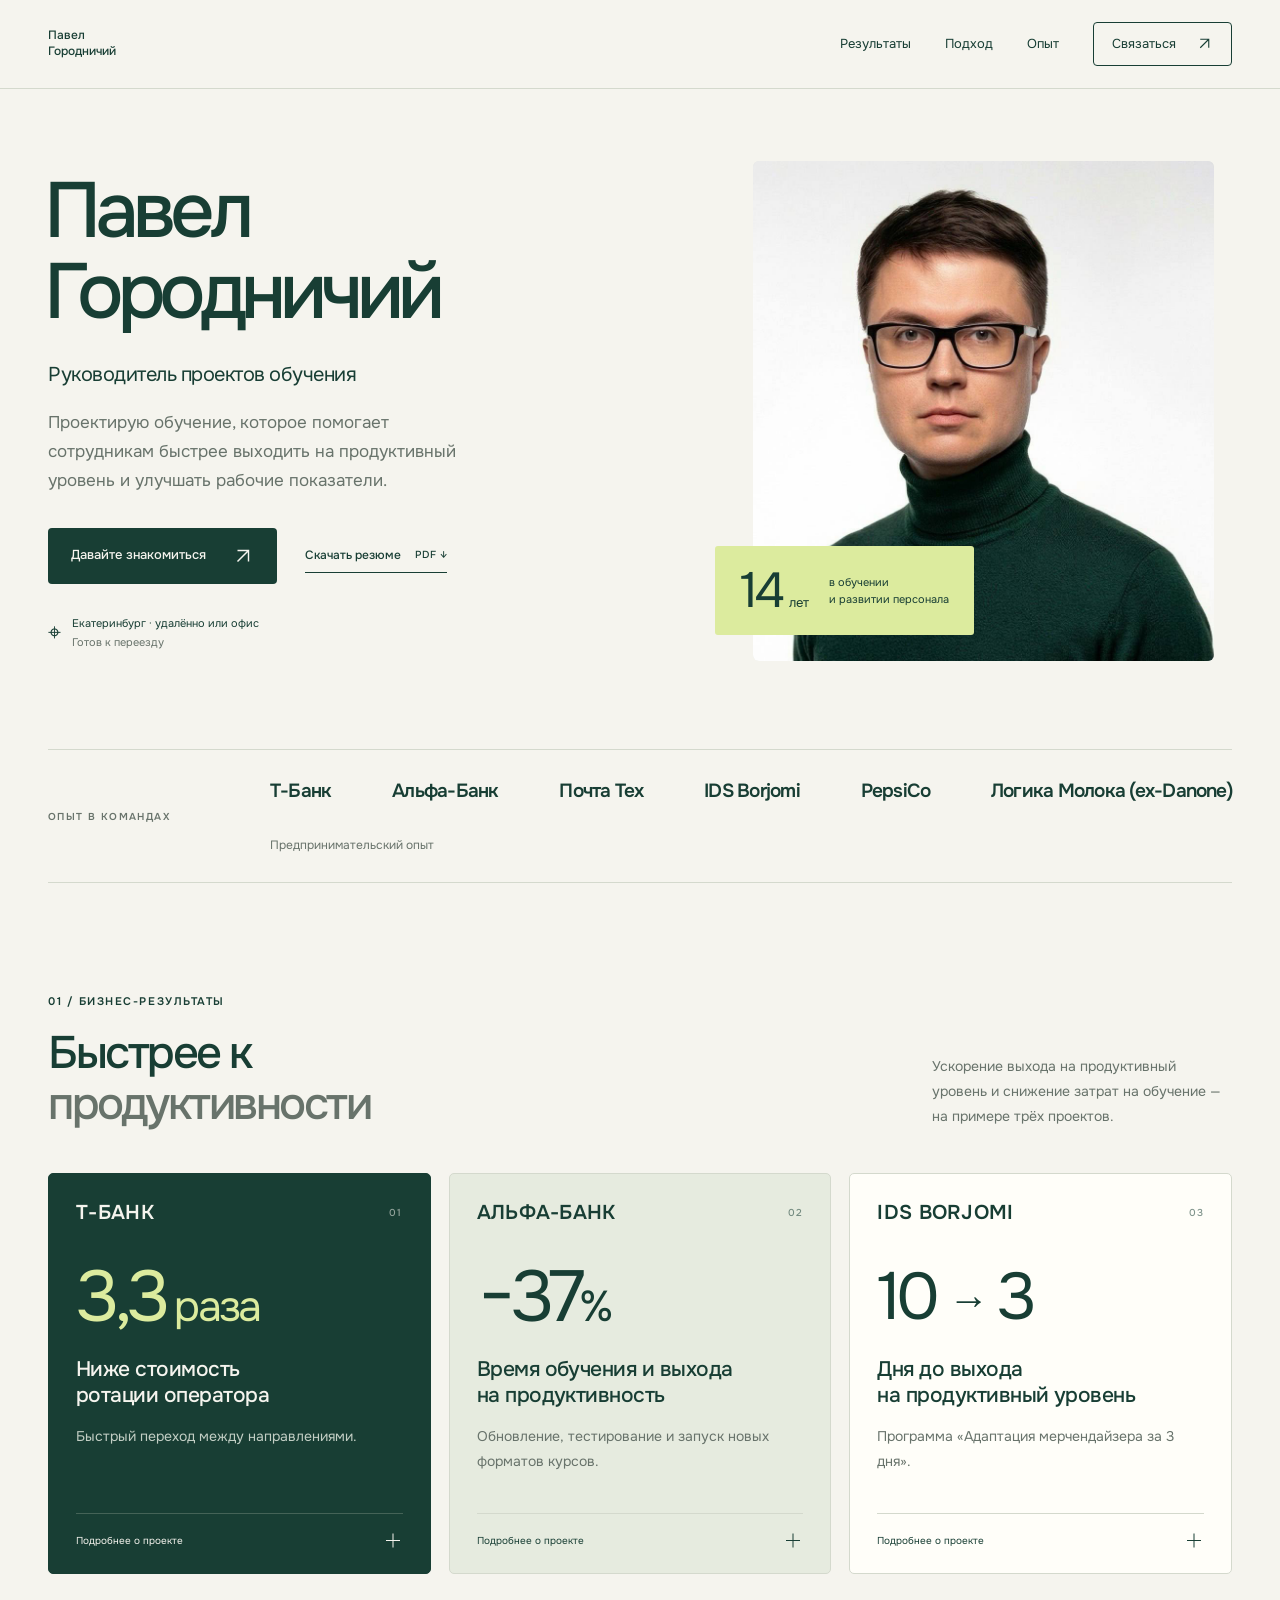
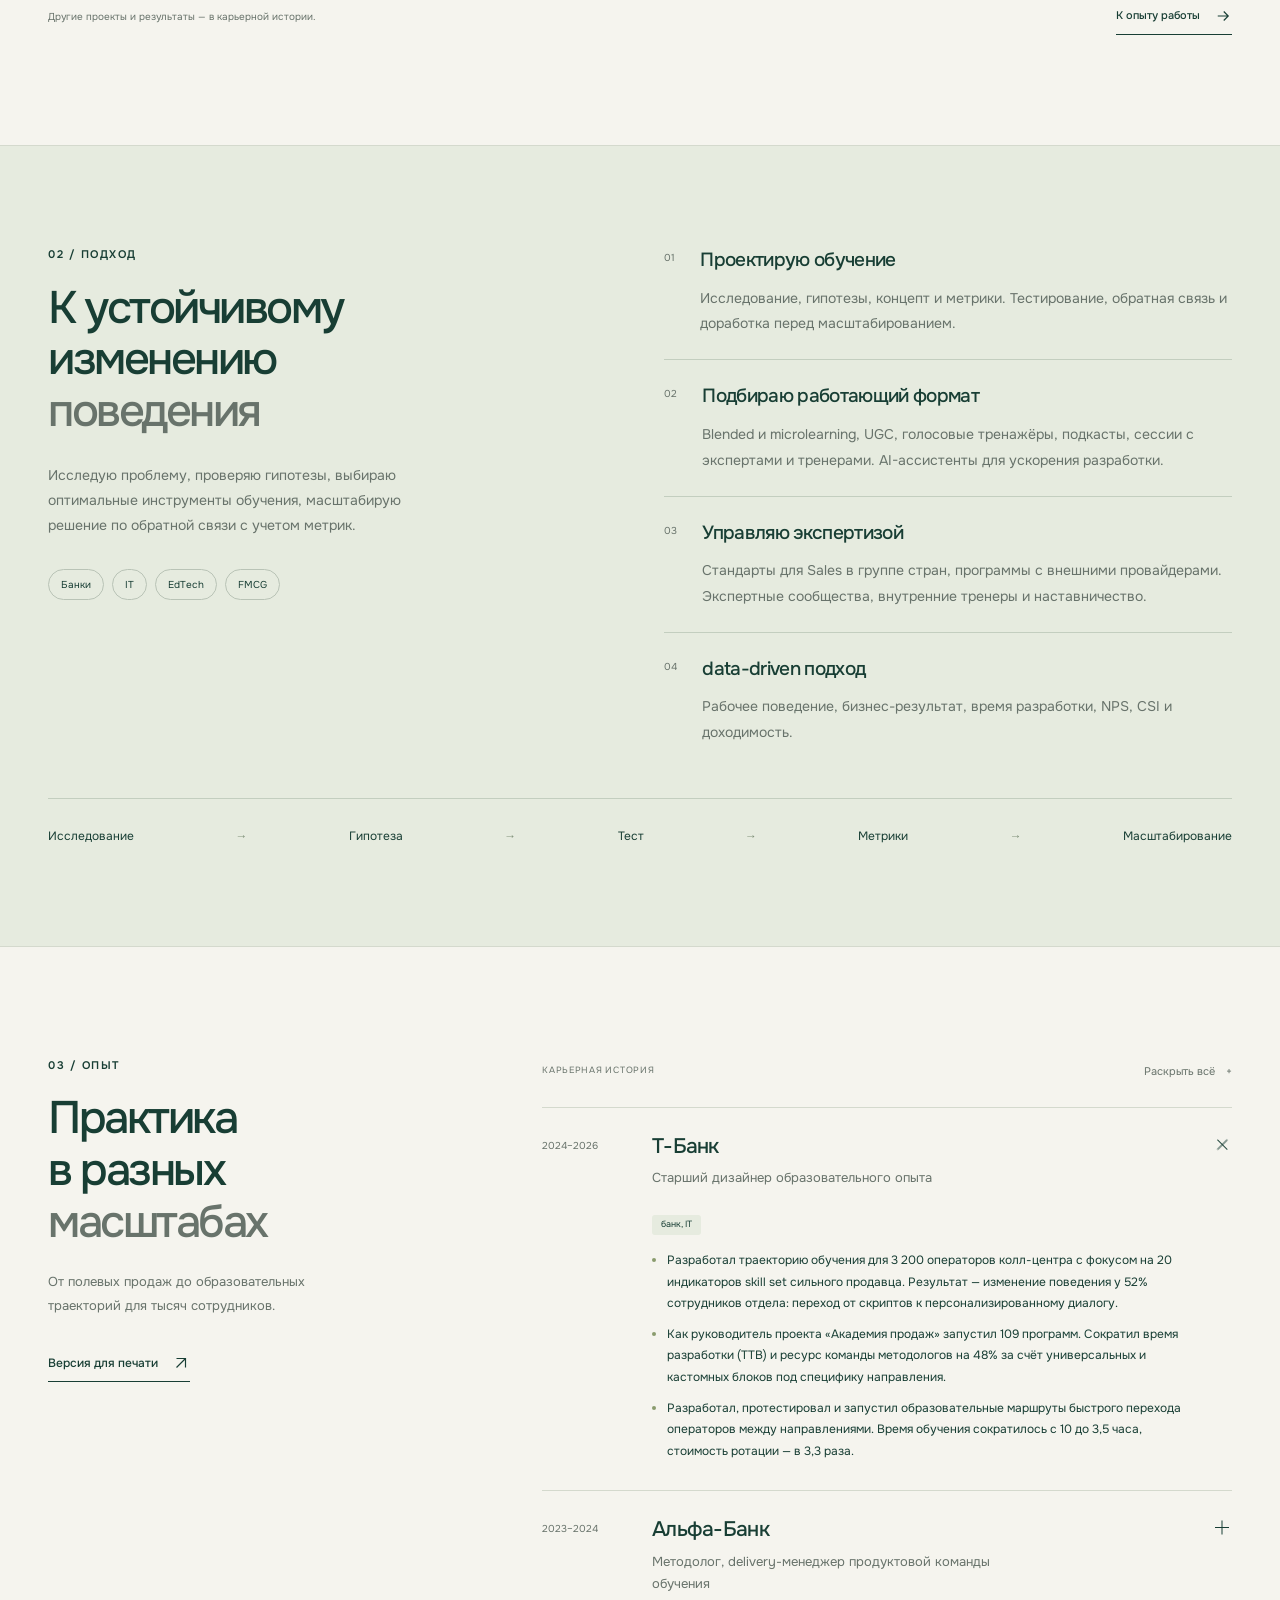
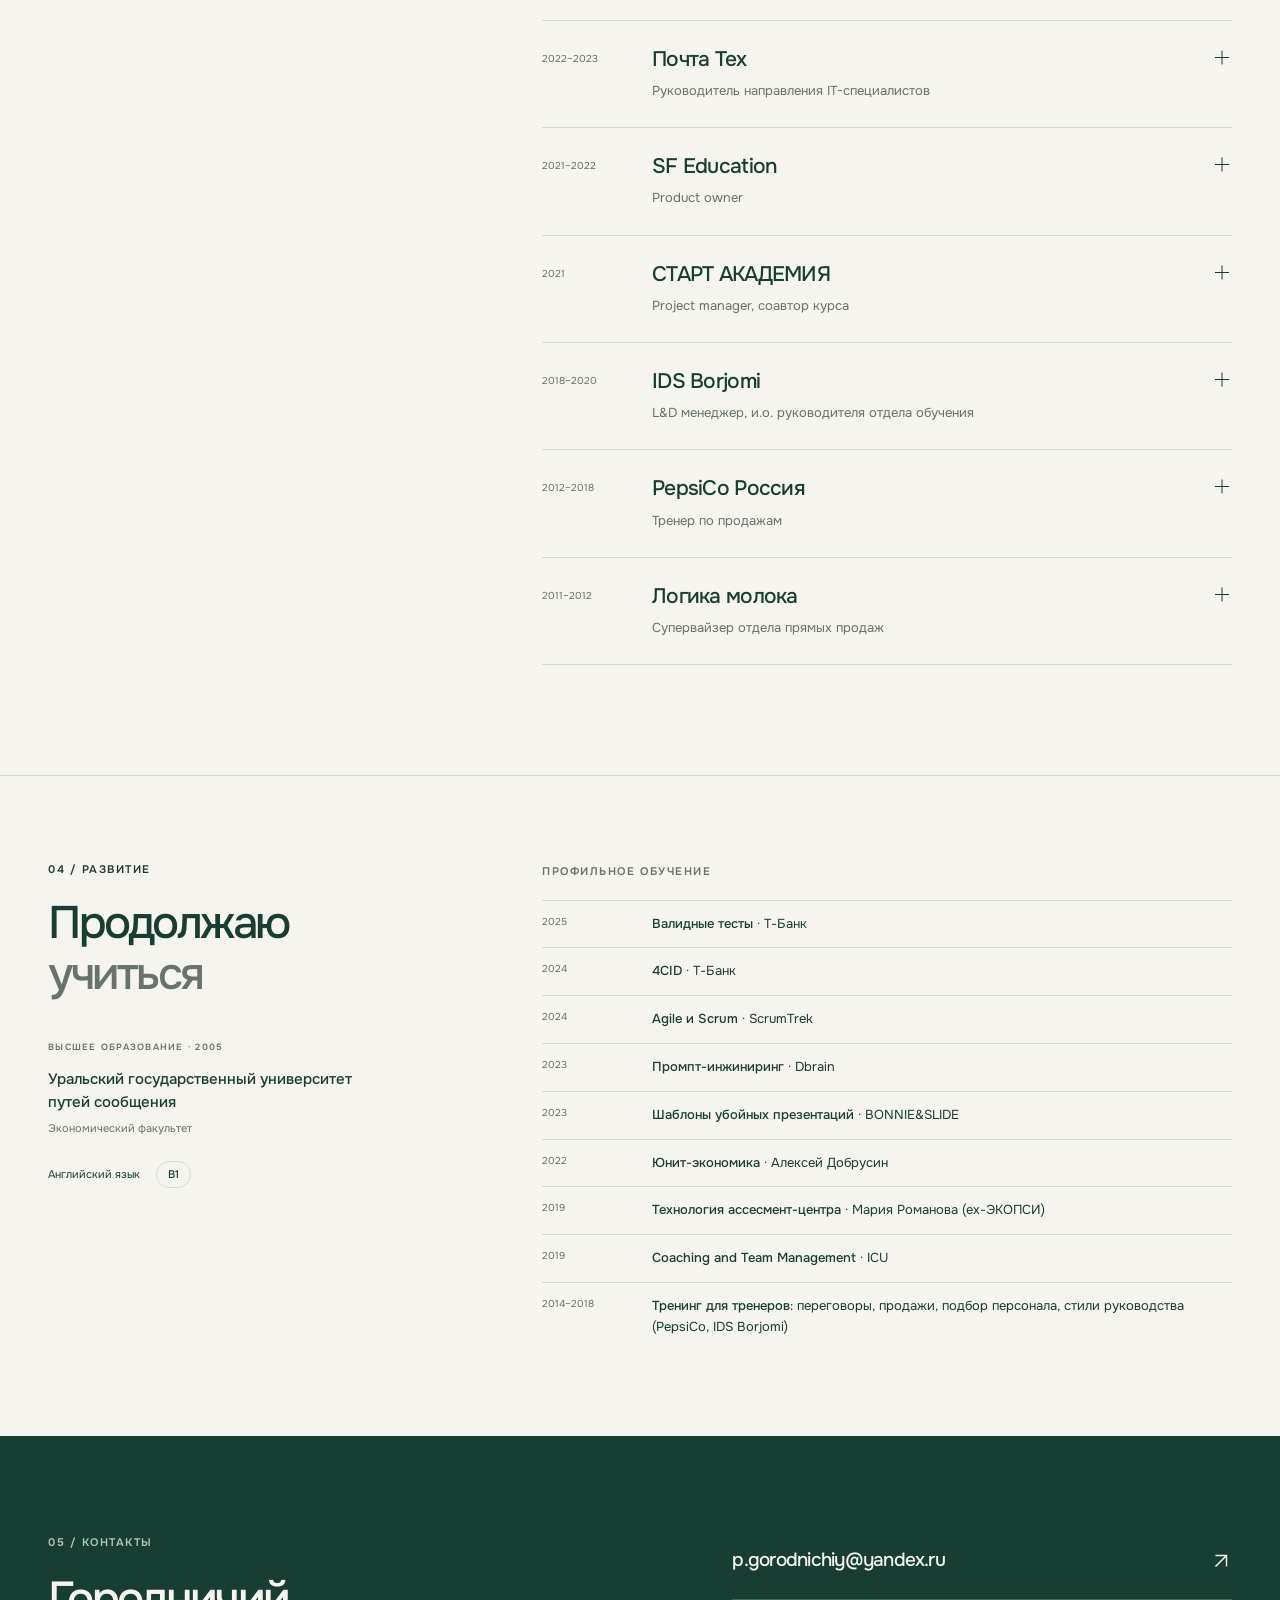
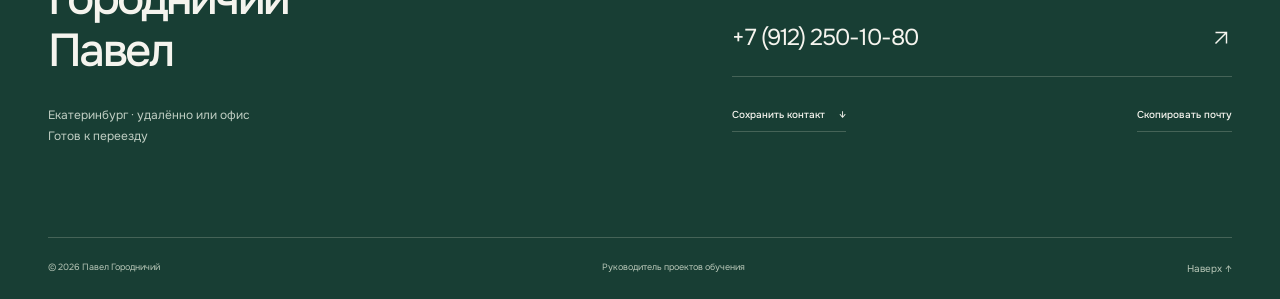
==== commit e6a9c961: "Improve company name readability in case cards" ====
--- a/index.html
+++ b/index.html
@@ -13,7 +13,7 @@
   <meta property="og:image" content="https://gorodnichiy83.github.io/photo.jpg">
   <link rel="icon" type="image/svg+xml" href="favicon.svg">
   <link rel="preload" href="onest-cyrillic.woff2" as="font" type="font/woff2" crossorigin>
-  <link rel="stylesheet" href="style.css?v=6a76c562a0">
+  <link rel="stylesheet" href="style.css?v=68d9bad203">
   <script src="script.js" defer></script>
 </head>
 <body>
--- a/style.css
+++ b/style.css
@@ -47,3 +47,10 @@
 .case-fact-time{flex-wrap:wrap;gap:10px}
 .case-fact-time strong{white-space:nowrap}
 .case-fact-time span{max-width:none}
+
+/* Keep employer names readable above the case metrics at every breakpoint. */
+.case-top{align-items:center;gap:12px}
+.case-top>span:first-child{font-size:20px;font-weight:600;line-height:1.2;letter-spacing:.015em}
+.case-top>span:last-child{font-size:10px;line-height:1.2;flex-shrink:0}
+@media(max-width:820px){.case-top>span:first-child{font-size:16px}}
+@media(max-width:620px){.case-top>span:first-child{font-size:20px}}
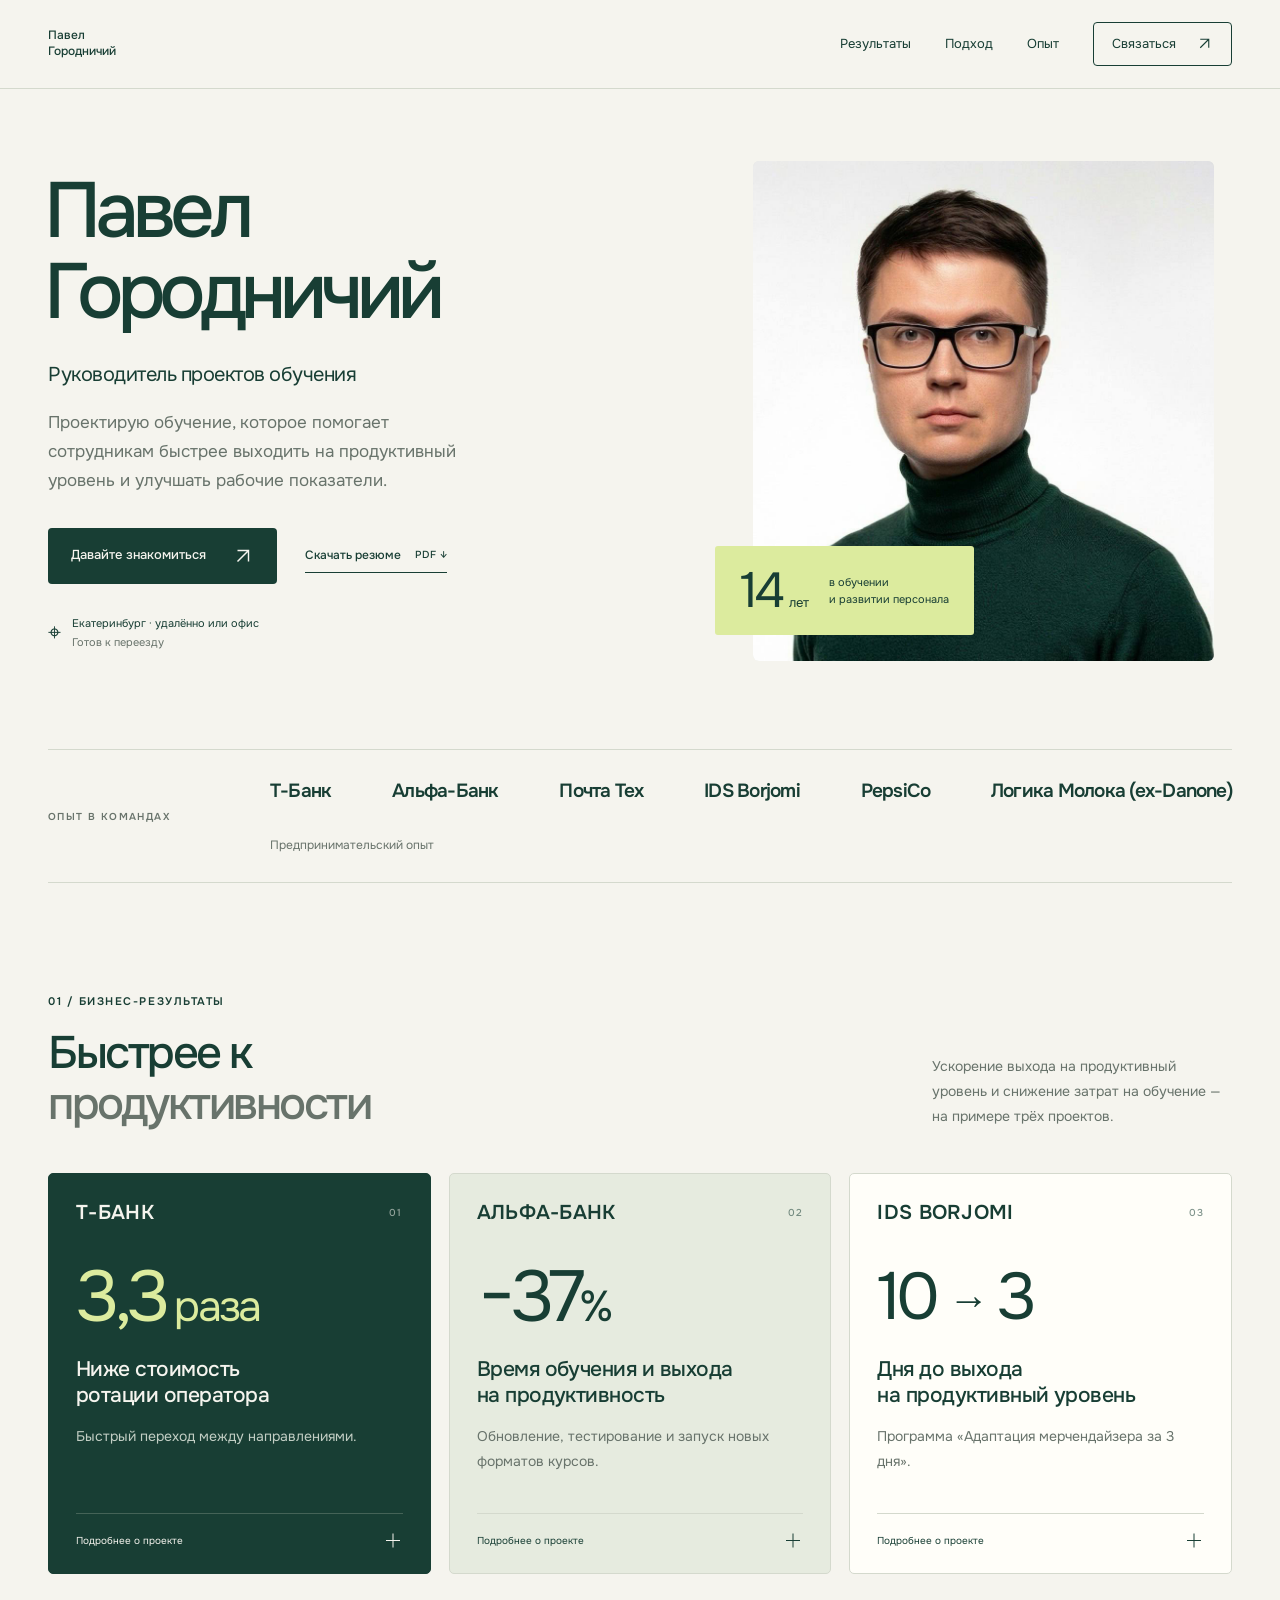
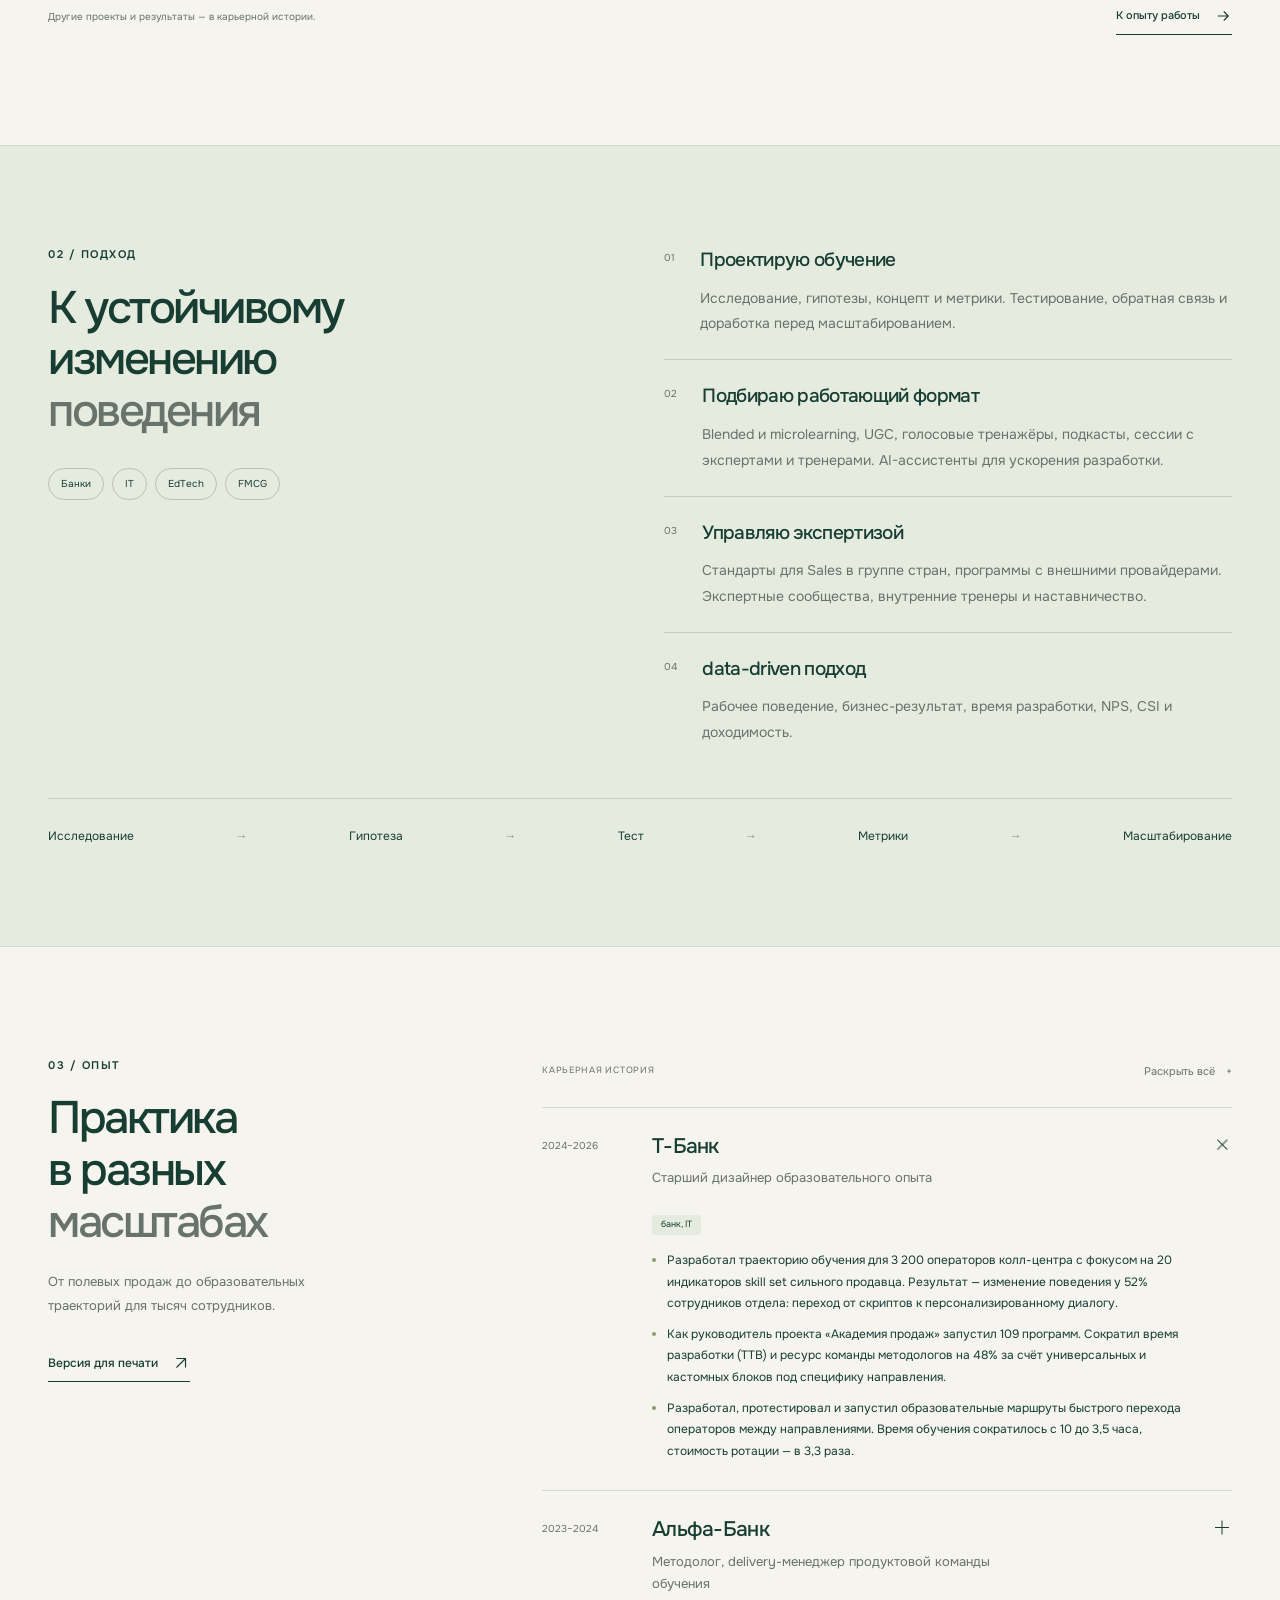
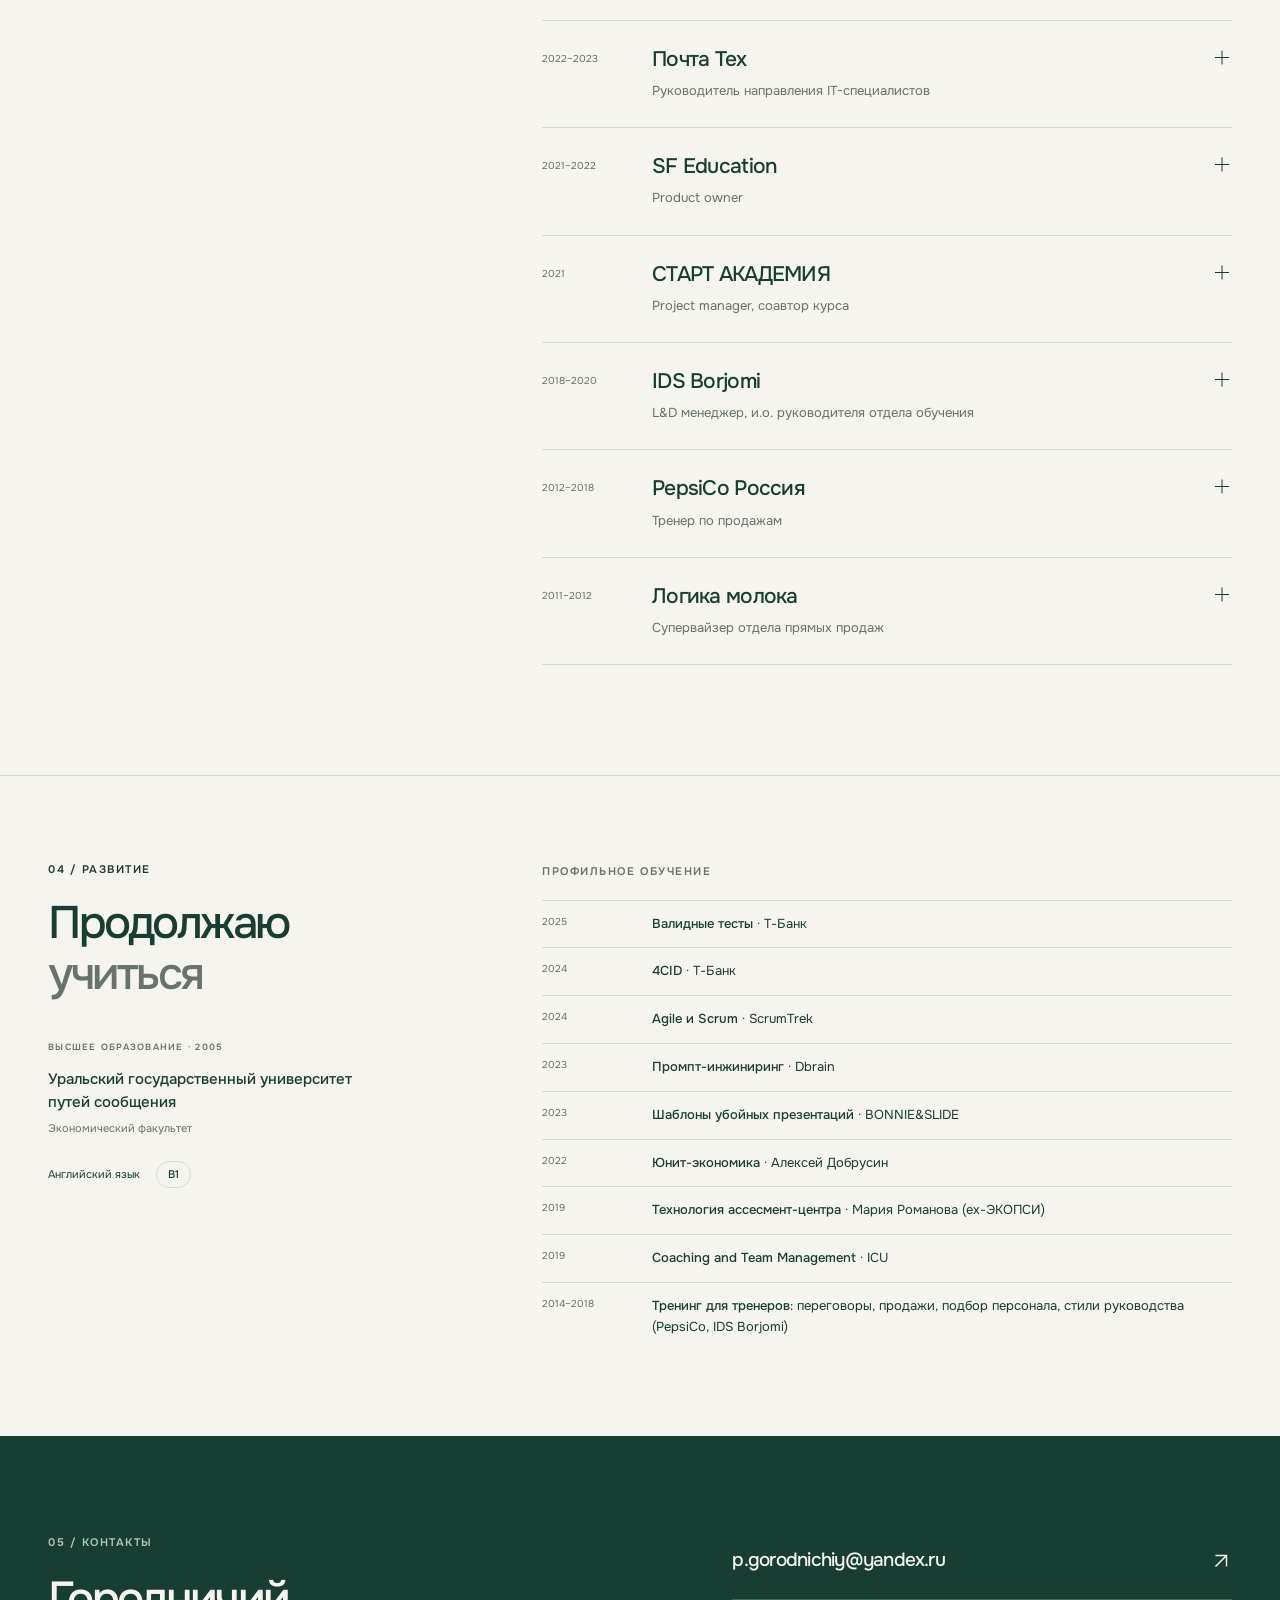
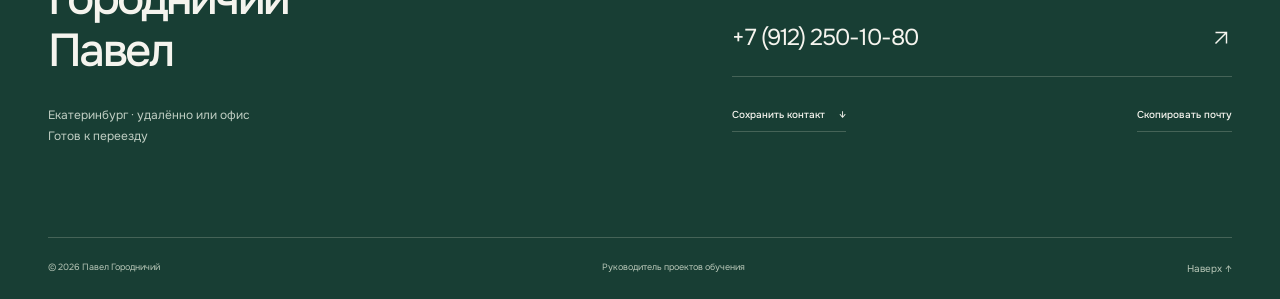
==== commit 4c162357: "Remove redundant approach introduction" ====
--- a/index.html
+++ b/index.html
@@ -70,7 +70,7 @@
 
     <section id="approach" class="approach-section" aria-labelledby="approach-title">
       <div class="wrap approach-grid">
-        <div class="approach-intro"><p class="eyebrow">02 / ПОДХОД</p><h2 id="approach-title">К устойчивому <br>изменению <br><span class="soft-text">поведения</span></h2><p>Исследую проблему, проверяю гипотезы, выбираю оптимальные инструменты обучения, масштабирую решение по обратной связи с учетом метрик.</p><div class="industry-tags" aria-label="Отрасли"><span>Банки</span><span>IT</span><span>EdTech</span><span>FMCG</span></div></div>
+        <div class="approach-intro"><p class="eyebrow">02 / ПОДХОД</p><h2 id="approach-title">К устойчивому <br>изменению <br><span class="soft-text">поведения</span></h2><div class="industry-tags" aria-label="Отрасли"><span>Банки</span><span>IT</span><span>EdTech</span><span>FMCG</span></div></div>
         <div class="expertise-list">
           <article><span class="expertise-no">01</span><div><h3>Проектирую обучение</h3><p>Исследование, гипотезы, концепт и метрики. Тестирование, обратная связь и доработка перед масштабированием.</p></div></article>
           <article><span class="expertise-no">02</span><div><h3>Подбираю работающий формат</h3><p>Blended и microlearning, UGC, голосовые тренажёры, подкасты, сессии с экспертами и тренерами. AI-ассистенты для ускорения разработки.</p></div></article>
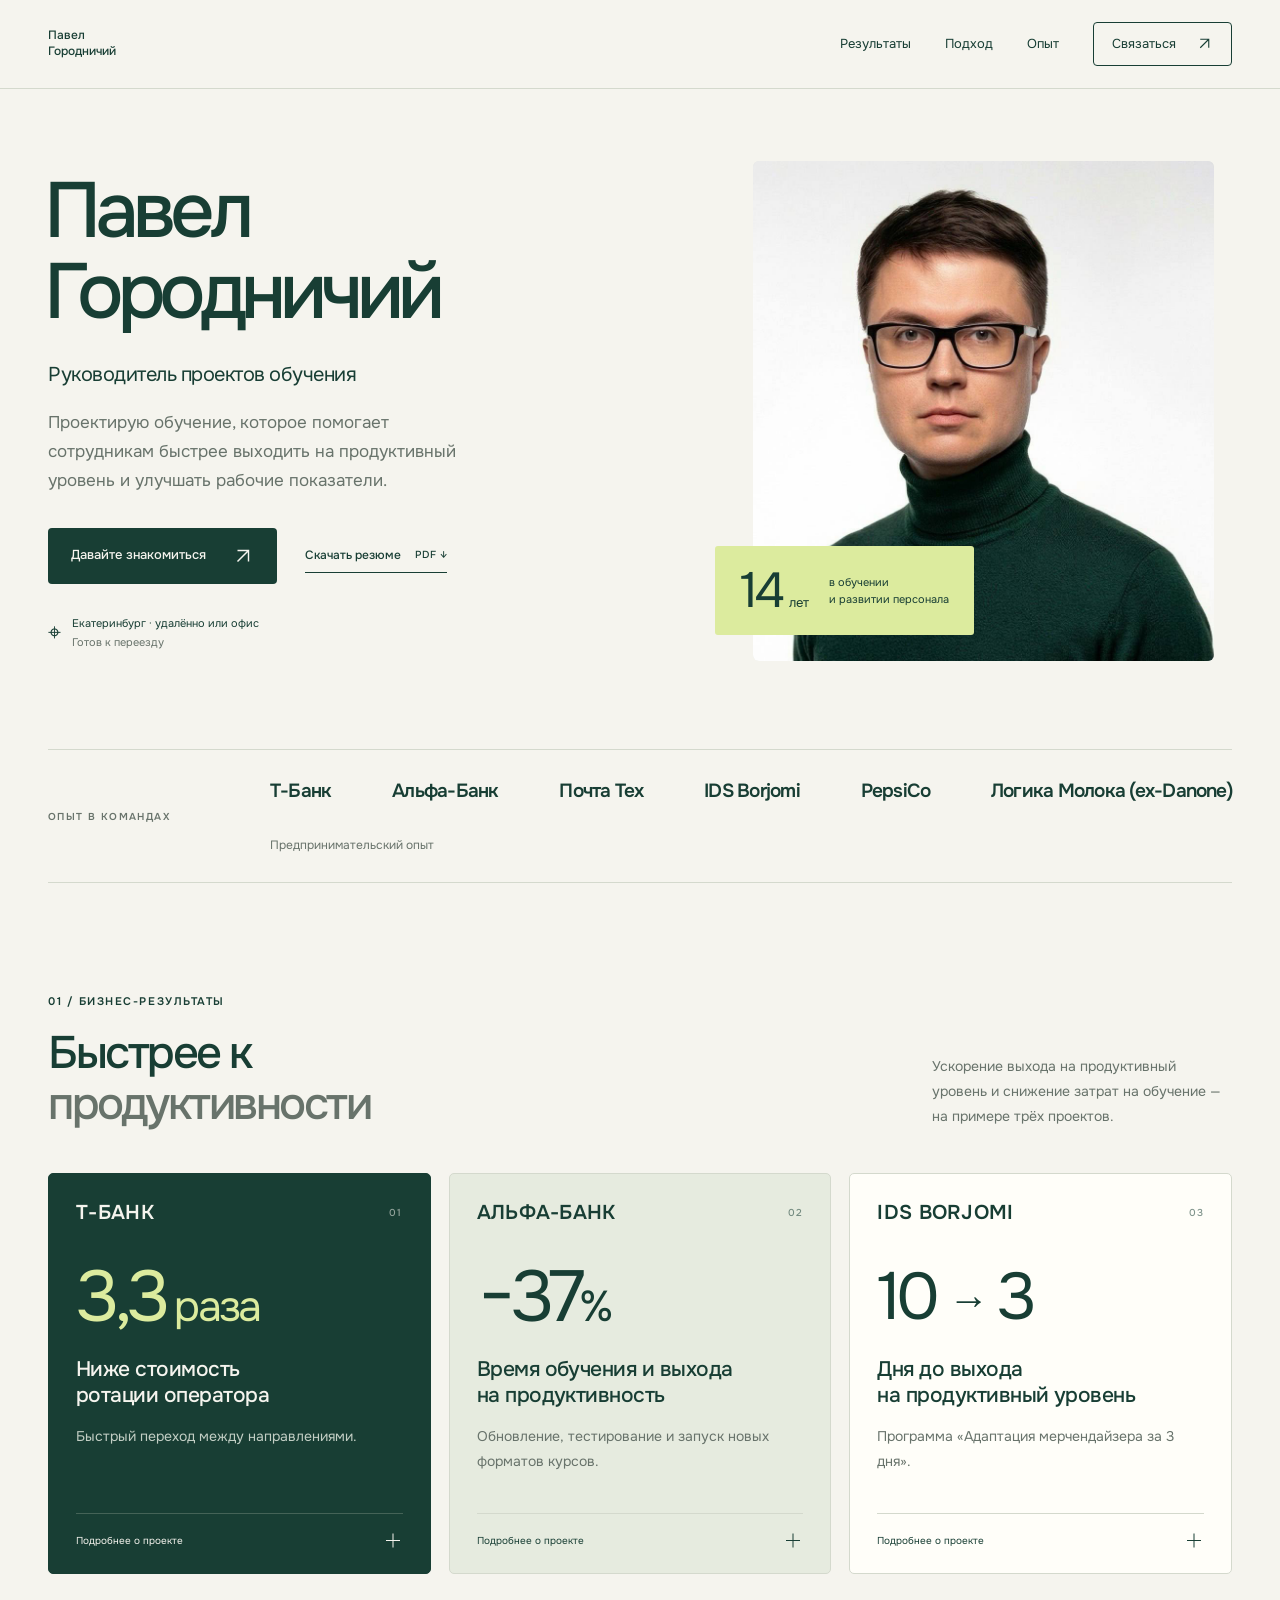
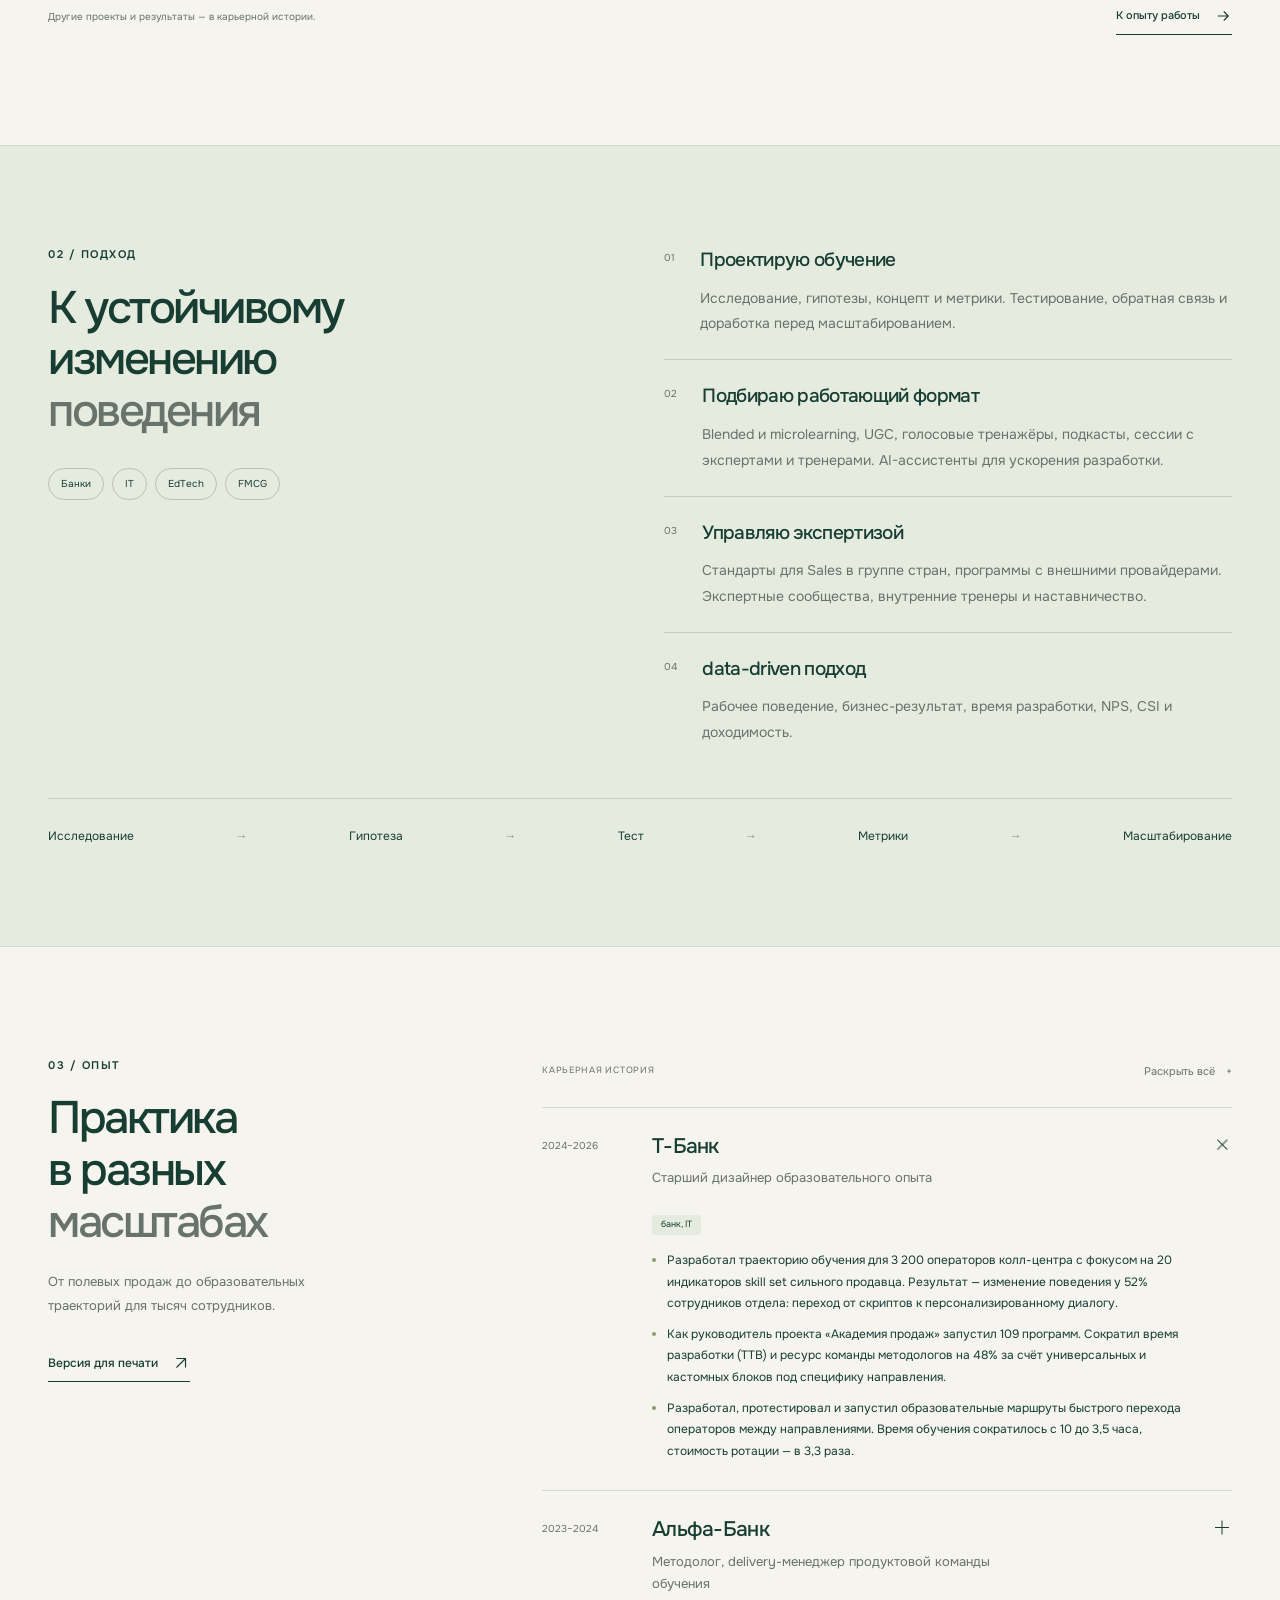
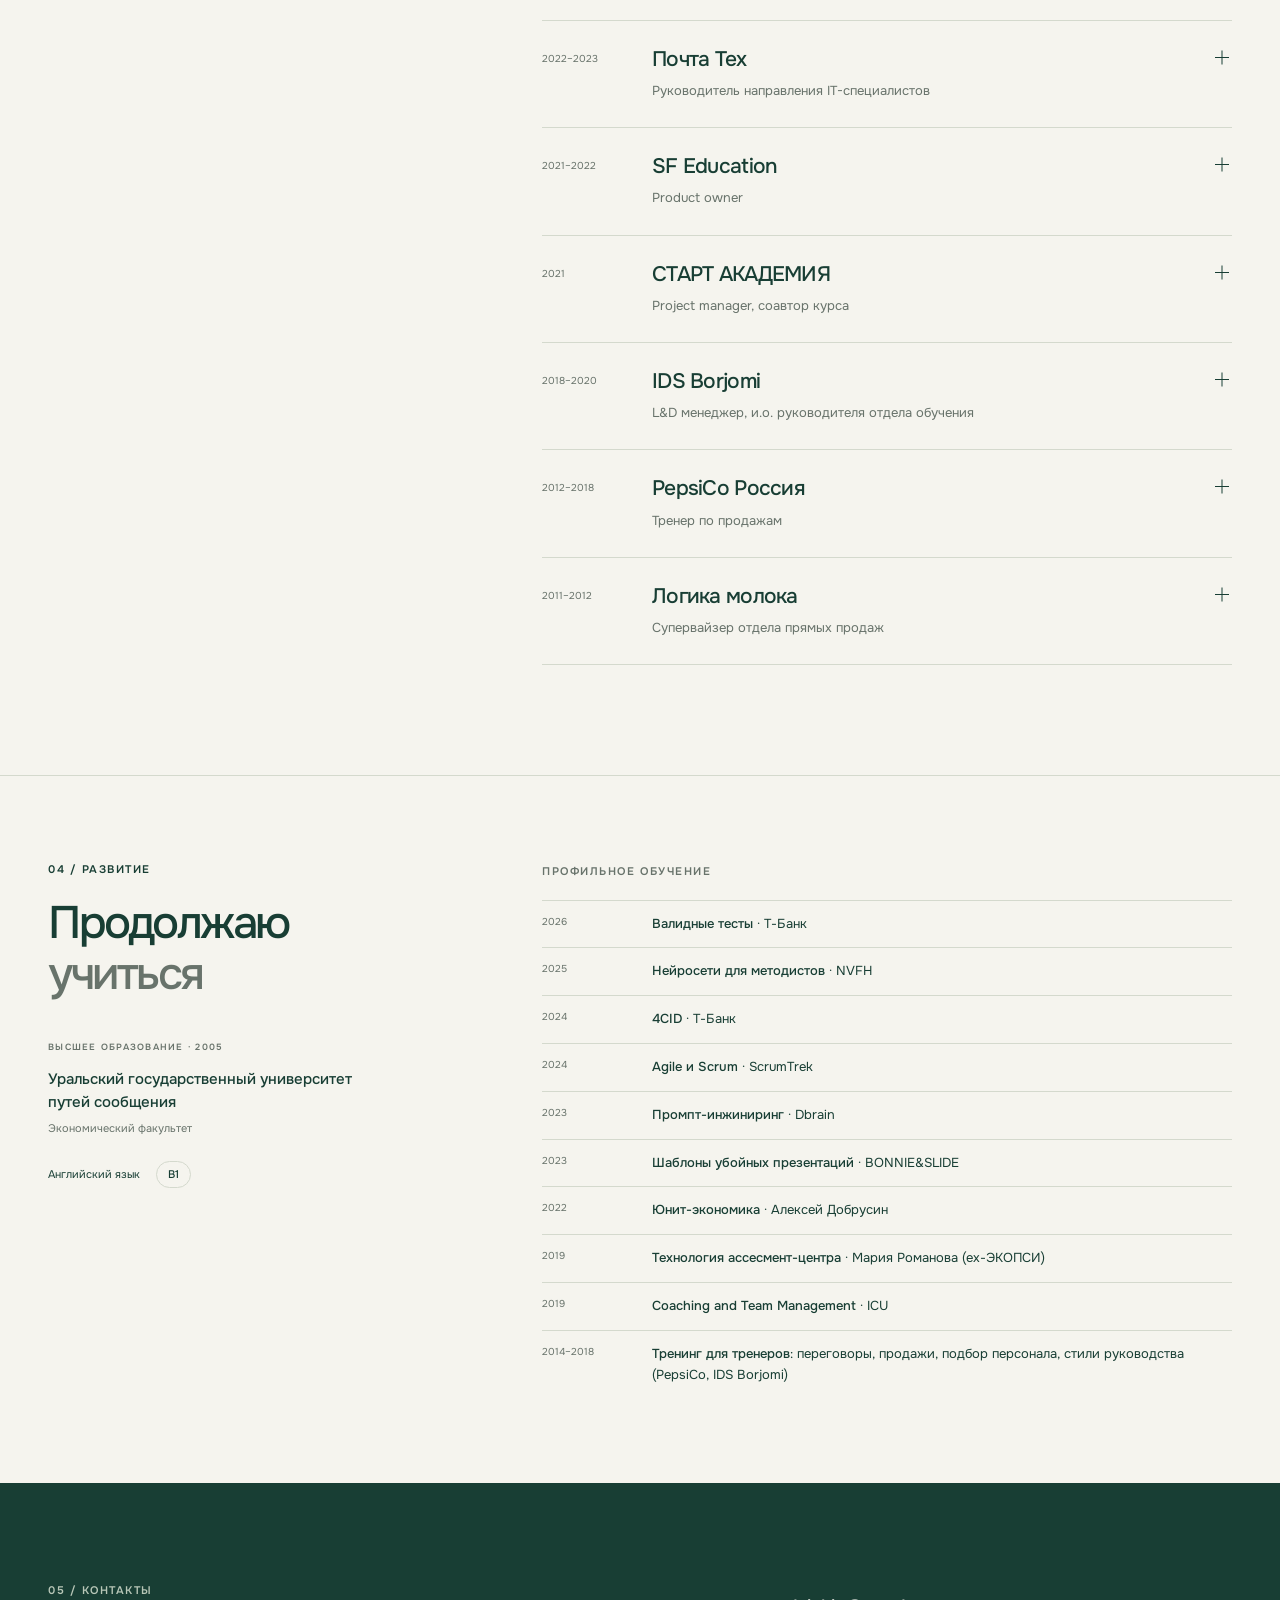
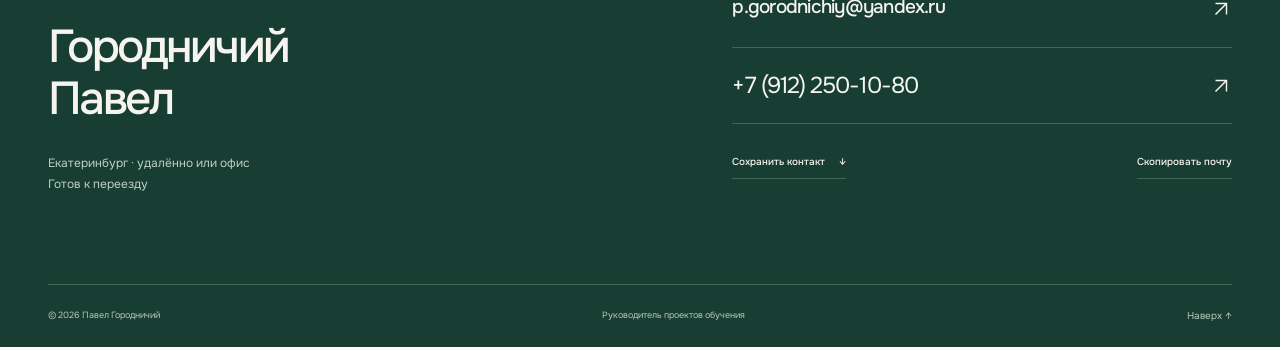
==== commit 7188b715: "Update index.html" ====
--- a/index.html
+++ b/index.html
@@ -135,7 +135,8 @@
 
     <section id="education" class="education-section" aria-labelledby="education-title">
       <div class="wrap education-grid"><div><p class="eyebrow">04 / РАЗВИТИЕ</p><h2 id="education-title">Продолжаю <br><span class="soft-text">учиться</span></h2><div class="degree"><span class="eyebrow">ВЫСШЕЕ ОБРАЗОВАНИЕ · 2005</span><h3>Уральский государственный университет путей сообщения</h3><p>Экономический факультет</p></div><p class="language">Английский язык <strong>B1</strong></p></div>
-        <div class="training-block"><p class="eyebrow">ПРОФИЛЬНОЕ ОБУЧЕНИЕ</p><ul class="training-list"><li><span>2025</span><div><strong>Валидные тесты</strong> · Т-Банк</div></li>
+        <div class="training-block"><p class="eyebrow">ПРОФИЛЬНОЕ ОБУЧЕНИЕ</p><ul class="training-list"><li><span>2026</span><div><strong>Валидные тесты</strong> · Т-Банк</div></li>
+<li><span>2025</span><div><strong>Нейросети для методистов</strong> · NVFH</div></li>
 <li><span>2024</span><div><strong>4CID</strong> · Т-Банк</div></li>
 <li><span>2024</span><div><strong>Agile и Scrum</strong> · ScrumTrek</div></li>
 <li><span>2023</span><div><strong>Промпт-инжиниринг</strong> · Dbrain</div></li>
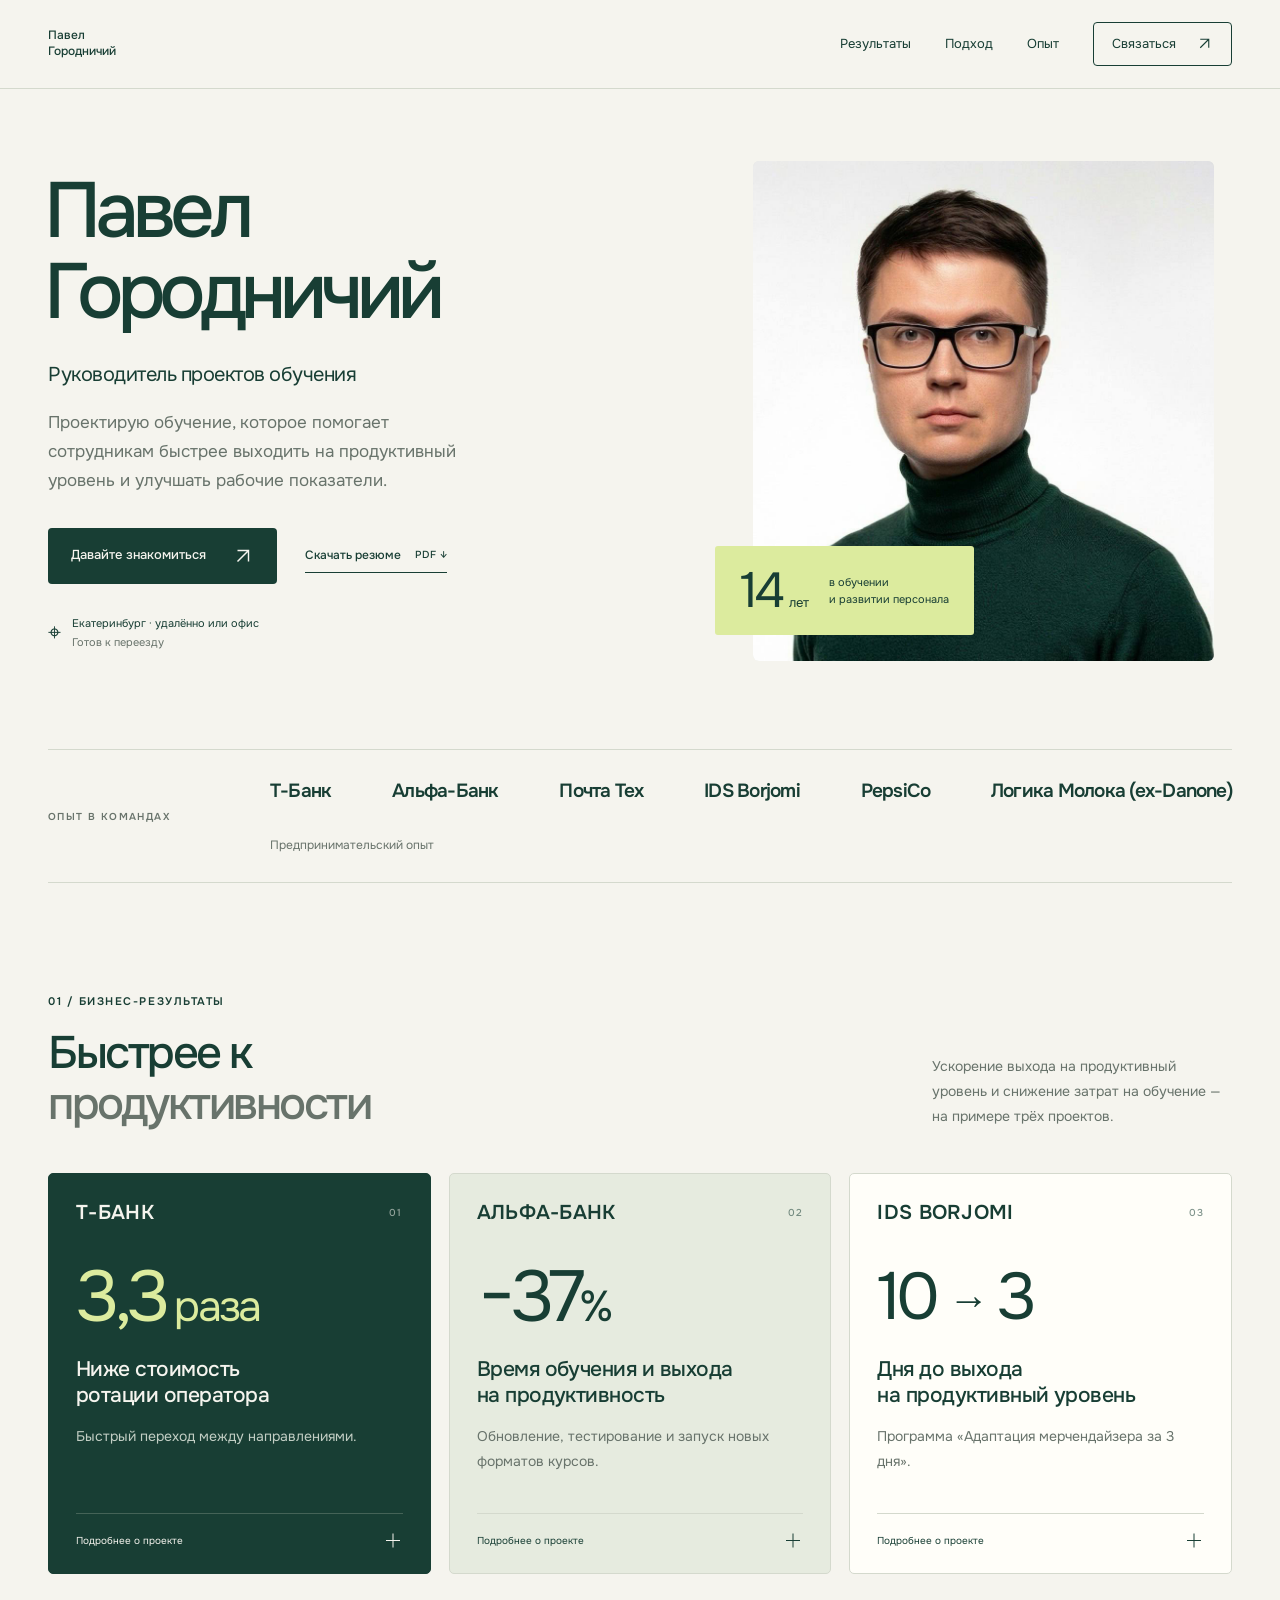
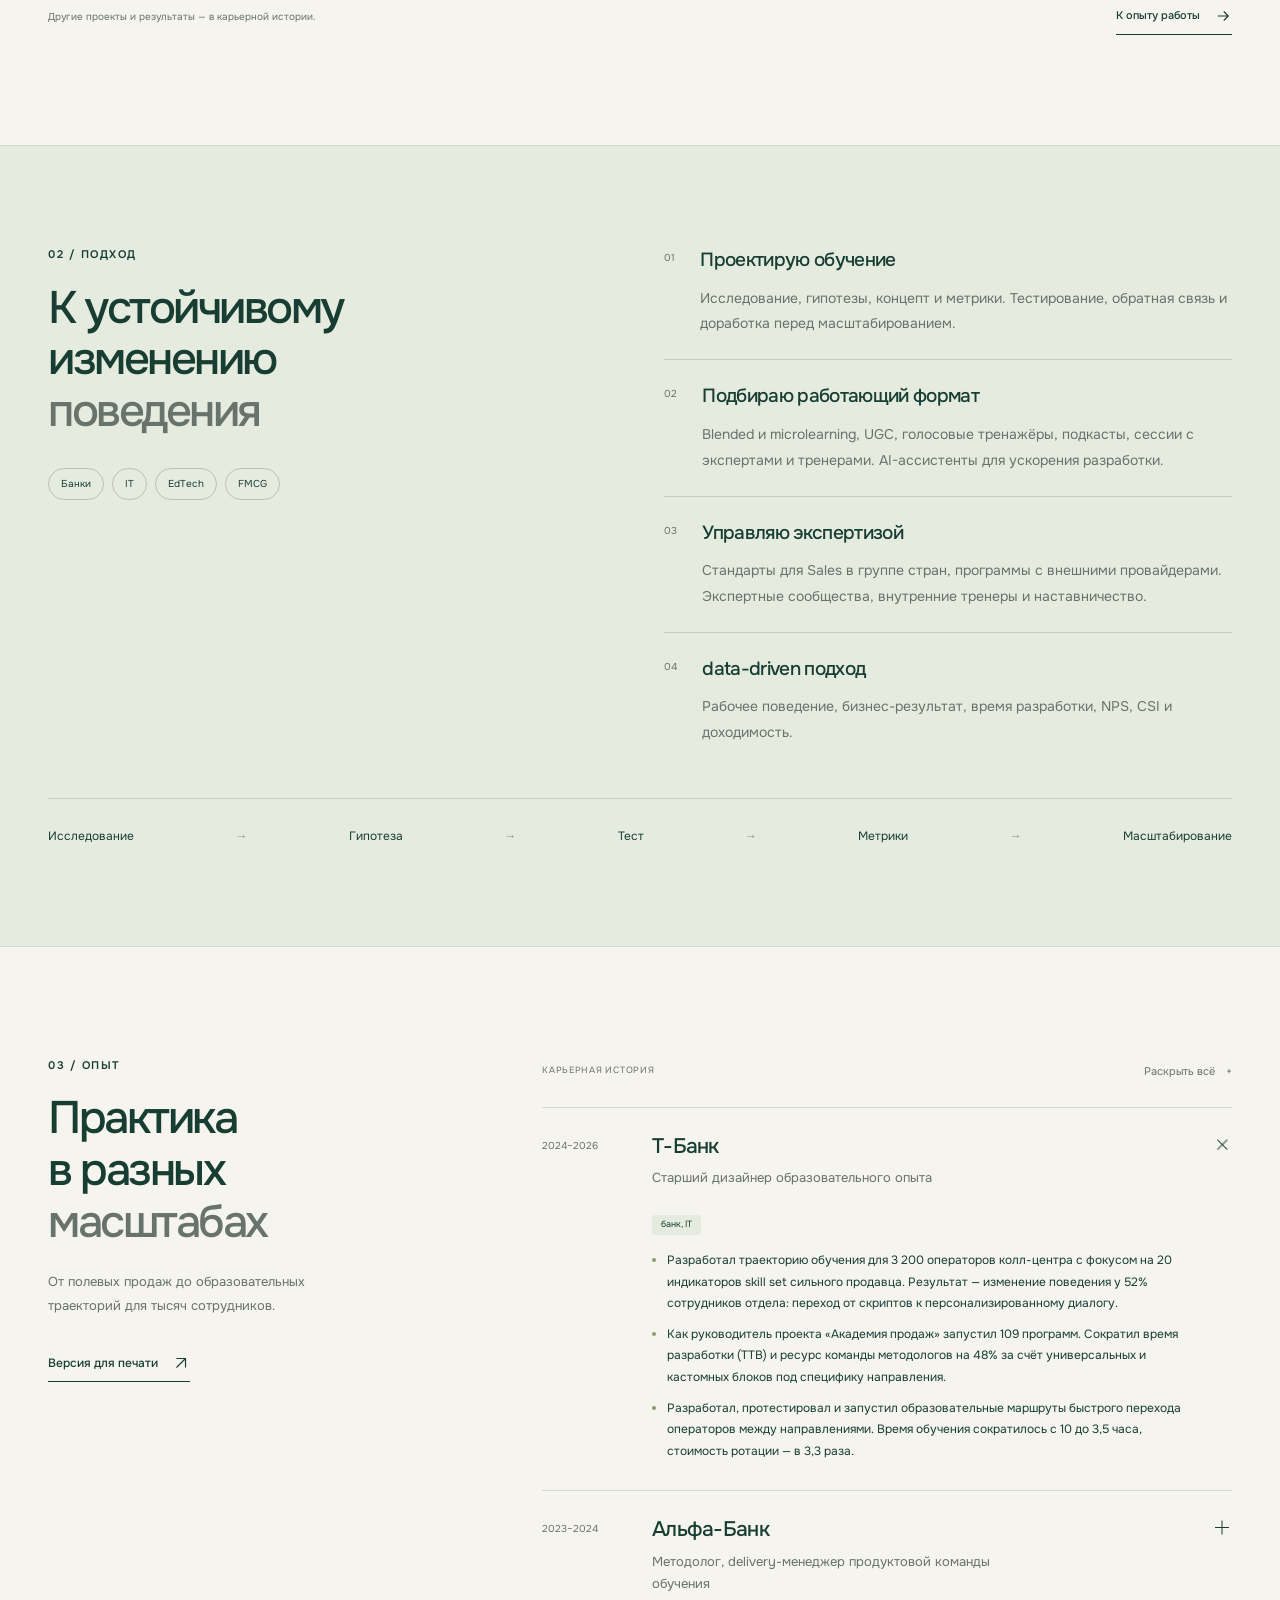
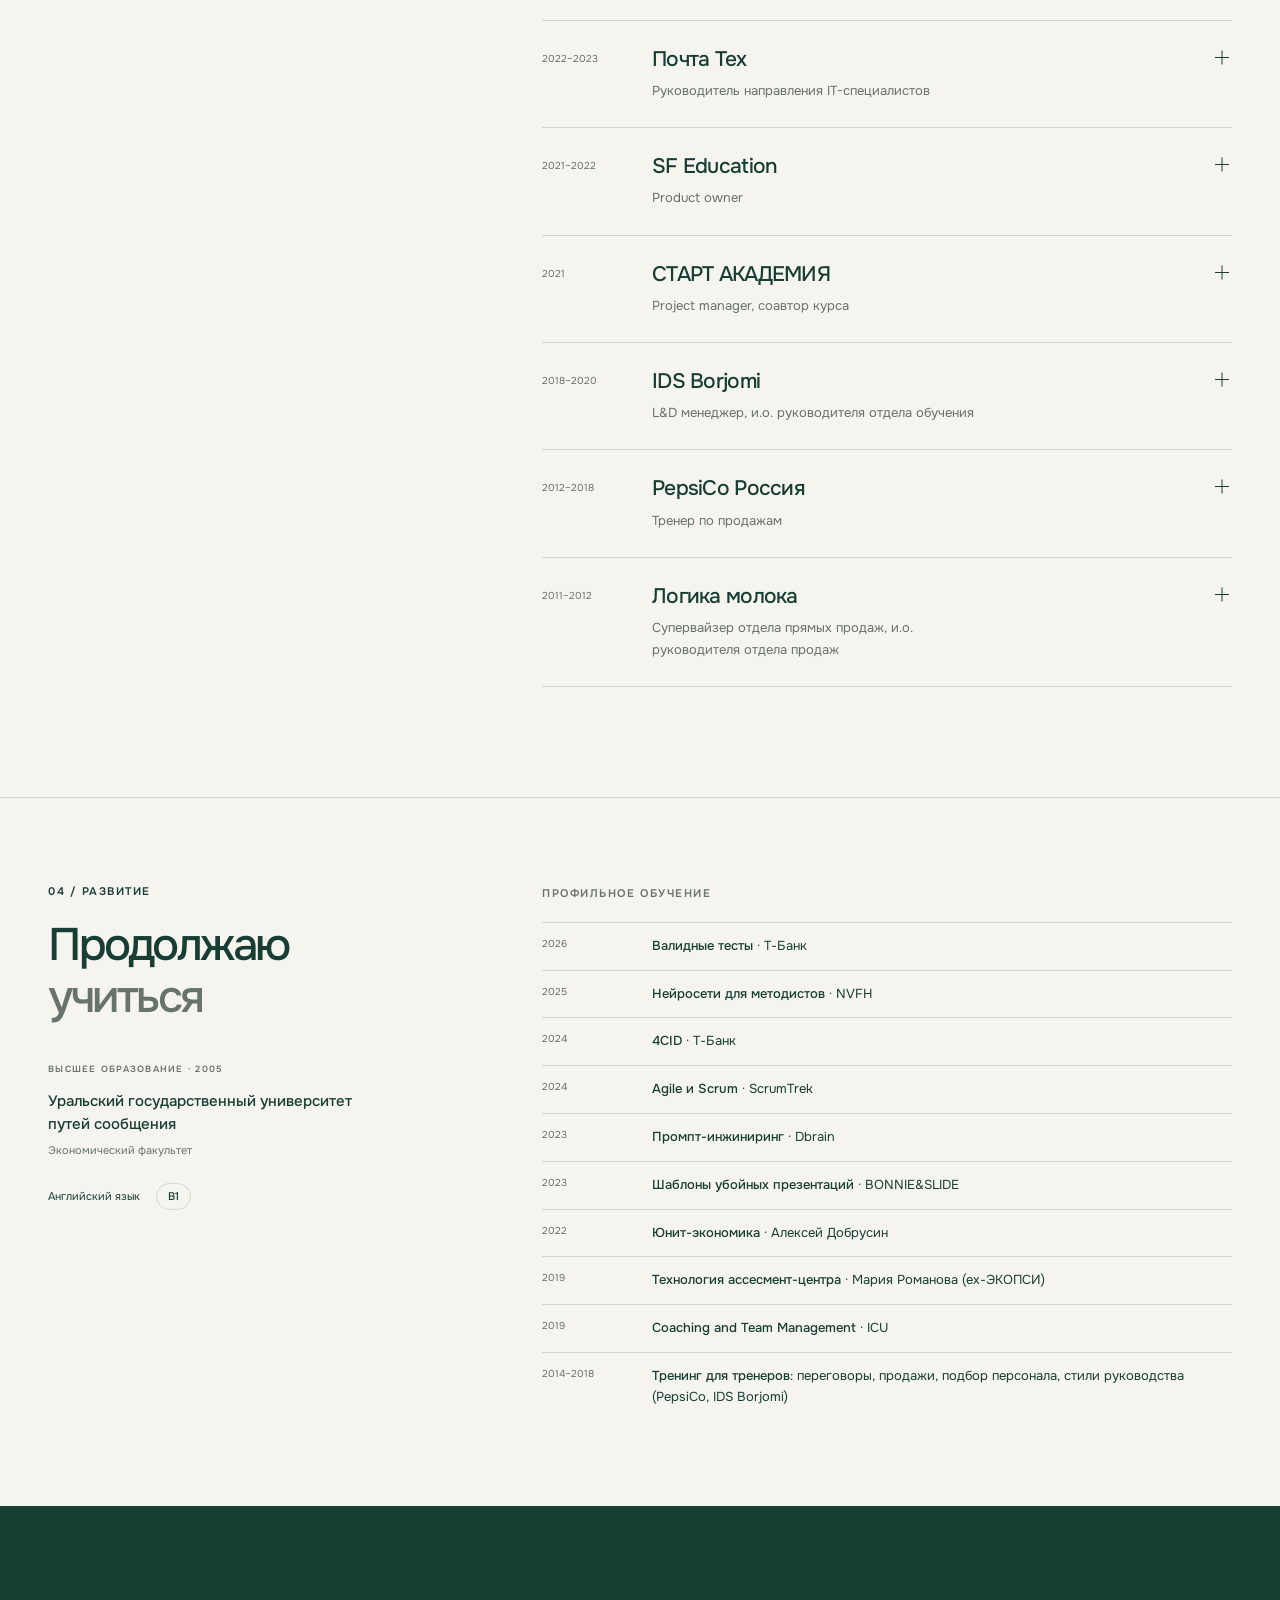
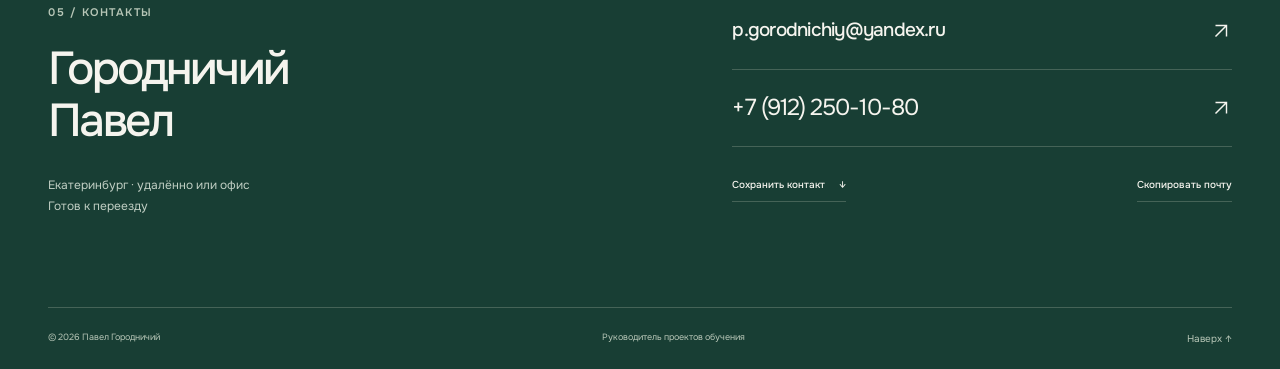
==== commit be1ef2e7: "Update index.html" ====
--- a/index.html
+++ b/index.html
@@ -127,7 +127,7 @@
                     <li>Зона: Екатеринбург, Свердловская область, Курган, Тюмень.</li></ul></div>
     </details>
 <details class="career-item" id="career-7" >
-      <summary><span class="career-date">2011–2012</span><span class="career-heading"><span class="company">Логика молока</span><span class="career-role">Супервайзер отдела прямых продаж</span></span><span class="plus" aria-hidden="true"></span></summary>
+      <summary><span class="career-date">2011–2012</span><span class="career-heading"><span class="company">Логика молока</span><span class="career-role">Супервайзер отдела прямых продаж, и.о. руководителя отдела продаж</span></span><span class="plus" aria-hidden="true"></span></summary>
       <div class="career-content"><span class="sector">FMCG, молочная продукция</span><ul><li>Команда 18 человек; текучесть снижена с 40% до 5%.</li>
                     <li>Выполнение KPI в среднем 101%, диплом «Лидер продаж 2011».</li></ul></div>
     </details></div>
